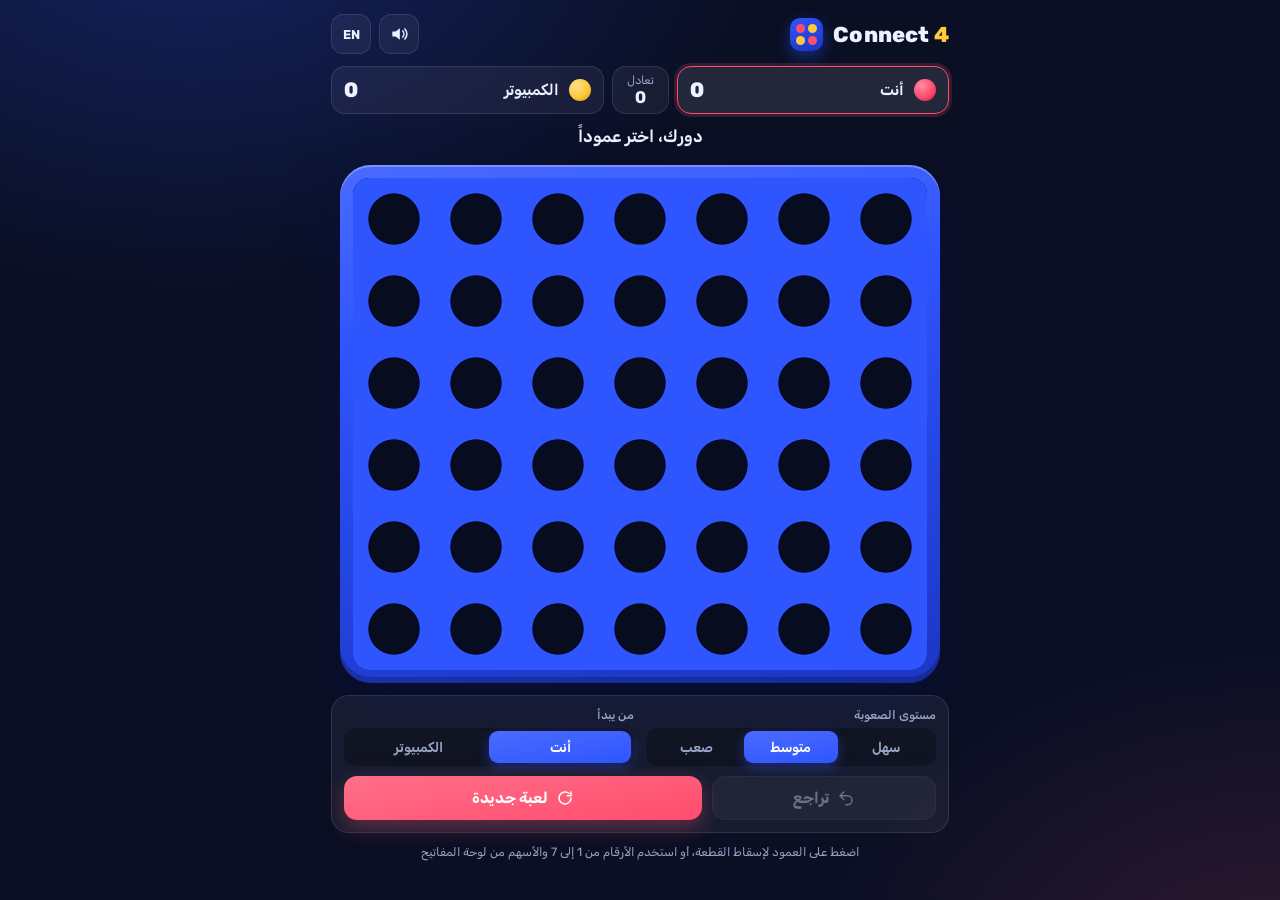
==== connect4/index.html @ 3f76591e "Add Connect 4 game demo (player vs AI, Minimax with Alpha-Beta) Co-Authored-By: Claude Fable 5.2 <no" ====
<!DOCTYPE html>
<html lang="ar" dir="rtl">
<head>
  <meta charset="UTF-8">
  <meta name="viewport" content="width=device-width, initial-scale=1, viewport-fit=cover">
  <meta name="theme-color" content="#0a0f24">
  <meta name="description" content="Connect 4: play against the computer with three difficulty levels.">
  <title>Connect 4</title>
  <link rel="icon" href="data:image/svg+xml,%3Csvg xmlns='http://www.w3.org/2000/svg' viewBox='0 0 32 32'%3E%3Crect width='32' height='32' rx='8' fill='%232f55ff'/%3E%3Ccircle cx='11' cy='11' r='5' fill='%23ff4d6d'/%3E%3Ccircle cx='21' cy='11' r='5' fill='%23ffc83d'/%3E%3Ccircle cx='11' cy='21' r='5' fill='%23ffc83d'/%3E%3Ccircle cx='21' cy='21' r='5' fill='%23ff4d6d'/%3E%3C/svg%3E">
  <link rel="preconnect" href="https://fonts.googleapis.com">
  <link rel="preconnect" href="https://fonts.gstatic.com" crossorigin>
  <link href="https://fonts.googleapis.com/css2?family=Rubik:wght@400;500;600;700;800&display=swap" rel="stylesheet">
  <link rel="stylesheet" href="css/style.css">
</head>
<body>
  <div class="app">

    <!-- Top bar: brand + quick settings -->
    <header class="topbar">
      <div class="brand">
        <span class="brand-mark" aria-hidden="true"><i></i><i></i><i></i><i></i></span>
        <h1>Connect <span>4</span></h1>
      </div>
      <div class="top-actions">
        <button class="icon-btn" id="btn-sound" type="button" aria-pressed="true">
          <svg class="icon-on" viewBox="0 0 24 24" aria-hidden="true"><path d="M4 9v6h4l5 4V5L8 9H4z"/><path d="M16.5 8.5a5 5 0 0 1 0 7M19 6a8.5 8.5 0 0 1 0 12" fill="none" stroke="currentColor" stroke-width="1.8" stroke-linecap="round"/></svg>
          <svg class="icon-off" viewBox="0 0 24 24" aria-hidden="true"><path d="M4 9v6h4l5 4V5L8 9H4z"/><path d="M17 9.5l5 5M22 9.5l-5 5" fill="none" stroke="currentColor" stroke-width="1.8" stroke-linecap="round"/></svg>
        </button>
        <button class="icon-btn lang-btn" id="btn-lang" type="button">EN</button>
      </div>
    </header>

    <!-- Scoreboard: also shows whose turn it is -->
    <section class="scoreboard" aria-label="Score">
      <div class="player-card" id="card-human" data-player="1">
        <span class="chip p1" aria-hidden="true"></span>
        <span class="player-name" data-i18n="you"></span>
        <strong class="player-score" id="score-human">0</strong>
      </div>
      <div class="draw-card">
        <span data-i18n="draws"></span>
        <strong id="score-draws">0</strong>
      </div>
      <div class="player-card" id="card-ai" data-player="2">
        <span class="chip p2" aria-hidden="true"></span>
        <span class="player-name" data-i18n="computer"></span>
        <strong class="player-score" id="score-ai">0</strong>
      </div>
    </section>

    <p class="status" id="status" role="status" aria-live="polite"></p>

    <!-- The board always stays left to right, whatever the page language -->
    <main class="board-wrap">
      <div class="board" id="board" dir="ltr">
        <div class="grid">
          <div class="discs" id="discs"></div>
          <div class="board-front" id="board-front" aria-hidden="true"></div>
          <svg class="win-line" id="win-line" viewBox="0 0 7 6" aria-hidden="true"><line/></svg>
          <div class="columns" id="columns"></div>
        </div>
      </div>
    </main>

    <!-- Game controls -->
    <section class="controls">
      <div class="control-group">
        <span class="control-label" data-i18n="difficulty"></span>
        <div class="segmented" id="seg-level" role="radiogroup">
          <button type="button" role="radio" data-value="easy" data-i18n="easy"></button>
          <button type="button" role="radio" data-value="medium" data-i18n="medium"></button>
          <button type="button" role="radio" data-value="hard" data-i18n="hard"></button>
        </div>
      </div>
      <div class="control-group">
        <span class="control-label" data-i18n="firstMove"></span>
        <div class="segmented" id="seg-first" role="radiogroup">
          <button type="button" role="radio" data-value="human" data-i18n="you"></button>
          <button type="button" role="radio" data-value="ai" data-i18n="computer"></button>
        </div>
      </div>
      <div class="buttons">
        <button class="btn btn-ghost" id="btn-undo" type="button">
          <svg viewBox="0 0 24 24" aria-hidden="true"><path d="M9 7 4 12l5 5M4 12h10a6 6 0 0 1 0 12h-2" transform="translate(0 -3)" fill="none" stroke="currentColor" stroke-width="2" stroke-linecap="round" stroke-linejoin="round"/></svg>
          <span data-i18n="undo"></span>
        </button>
        <button class="btn btn-primary" id="btn-new" type="button">
          <svg viewBox="0 0 24 24" aria-hidden="true"><path d="M20 12a8 8 0 1 1-2.6-5.9M20 4v5h-5" fill="none" stroke="currentColor" stroke-width="2" stroke-linecap="round" stroke-linejoin="round"/></svg>
          <span data-i18n="newGame"></span>
        </button>
      </div>
    </section>

    <p class="hint" data-i18n="hint"></p>
  </div>

  <canvas id="confetti" aria-hidden="true"></canvas>

  <!-- Plain scripts (no build step): the game runs by opening this file -->
  <script src="js/config.js"></script>
  <script src="js/board.js"></script>
  <script src="js/ai.js"></script>
  <script src="js/i18n.js"></script>
  <script src="js/audio.js"></script>
  <script src="js/effects.js"></script>
  <script src="js/ui.js"></script>
  <script src="js/game.js"></script>
</body>
</html>
---- connect4/css/style.css ----
/* ==========================================================
   Connect 4 styles
   1. Design tokens   2. Layout   3. Top bar   4. Scoreboard
   5. Board           6. Discs    7. Controls  8. Motion
   ========================================================== */

/* ---------- 1. Design tokens ---------- */
:root {
  --bg: #0a0f24;
  --surface: rgba(255, 255, 255, 0.055);
  --surface-strong: rgba(255, 255, 255, 0.1);
  --border: rgba(255, 255, 255, 0.1);
  --text: #eef1ff;
  --text-dim: #9aa3c7;

  --board: #2f55ff;
  --board-dark: #1c36c4;
  --hole: #080c1f;

  --p1: #ff4d6d;       /* human */
  --p1-dark: #c81e45;
  --p2: #ffc83d;       /* computer */
  --p2-dark: #d99400;

  /* One board cell. Shrinks with the viewport so the board always fits. */
  --cell: clamp(38px, min(12.6vw, (100dvh - 372px) / 6), 82px);
  --radius: 18px;
  --font: 'Rubik', system-ui, -apple-system, 'Segoe UI', Tahoma, sans-serif;
}

/* ---------- 2. Layout ---------- */
*, *::before, *::after { box-sizing: border-box; }

html, body { height: 100%; }

body {
  margin: 0;
  font-family: var(--font);
  color: var(--text);
  background:
    radial-gradient(60rem 40rem at 15% -10%, rgba(47, 85, 255, 0.28), transparent 60%),
    radial-gradient(50rem 36rem at 100% 110%, rgba(255, 77, 109, 0.16), transparent 60%),
    var(--bg);
  background-attachment: fixed;
  -webkit-tap-highlight-color: transparent;
}

.app {
  min-height: 100dvh;
  width: min(100%, calc(var(--cell) * 7 + 72px));
  margin: 0 auto;
  padding: 14px 14px 18px;
  display: flex;
  flex-direction: column;
  align-items: stretch;
  gap: 12px;
}

button { font: inherit; color: inherit; cursor: pointer; border: 0; background: none; }
button:focus-visible { outline: 2px solid #fff; outline-offset: 2px; }

/* ---------- 3. Top bar ---------- */
.topbar { display: flex; align-items: center; justify-content: space-between; }

.brand { display: flex; align-items: center; gap: 10px; direction: ltr; }
.brand h1 { margin: 0; font-size: 1.35rem; font-weight: 800; letter-spacing: 0.2px; }
.brand h1 span { color: var(--p2); }

.brand-mark {
  display: grid; grid-template-columns: repeat(2, 9px); gap: 3px;
  padding: 6px; border-radius: 10px;
  background: linear-gradient(160deg, var(--board), var(--board-dark));
  box-shadow: 0 6px 16px rgba(47, 85, 255, 0.4);
}
.brand-mark i { width: 9px; height: 9px; border-radius: 50%; background: var(--p1); }
.brand-mark i:nth-child(2), .brand-mark i:nth-child(3) { background: var(--p2); }

.top-actions { display: flex; gap: 8px; }
.icon-btn {
  width: 40px; height: 40px; border-radius: 12px;
  display: grid; place-items: center;
  background: var(--surface); border: 1px solid var(--border);
  transition: background 0.15s, transform 0.15s;
}
.icon-btn:hover { background: var(--surface-strong); }
.icon-btn:active { transform: scale(0.94); }
.icon-btn svg { width: 20px; height: 20px; fill: currentColor; }
.icon-btn .icon-off { display: none; }
.icon-btn[aria-pressed="false"] .icon-on { display: none; }
.icon-btn[aria-pressed="false"] .icon-off { display: block; }
.icon-btn[aria-pressed="false"] { color: var(--text-dim); }
.lang-btn { font-size: 0.8rem; font-weight: 700; }

/* ---------- 4. Scoreboard ---------- */
.scoreboard { display: grid; grid-template-columns: 1fr auto 1fr; gap: 8px; }

.player-card, .draw-card {
  display: flex; align-items: center; gap: 10px;
  padding: 10px 12px; border-radius: 14px;
  background: var(--surface); border: 1px solid var(--border);
  transition: border-color 0.25s, box-shadow 0.25s, background 0.25s;
}
.player-name { flex: 1; font-weight: 600; font-size: 0.95rem; white-space: nowrap; }
.player-score { font-size: 1.3rem; font-weight: 800; font-variant-numeric: tabular-nums; }

.draw-card { flex-direction: column; gap: 0; padding: 6px 14px; color: var(--text-dim); font-size: 0.72rem; }
.draw-card strong { font-size: 1.05rem; color: var(--text); font-variant-numeric: tabular-nums; }

.chip { width: 22px; height: 22px; border-radius: 50%; flex: none; }
.chip.p1 { background: radial-gradient(circle at 35% 30%, #ff8fa3, var(--p1) 55%, var(--p1-dark)); }
.chip.p2 { background: radial-gradient(circle at 35% 30%, #ffe08a, var(--p2) 55%, var(--p2-dark)); }

/* The card of the player to move lights up in that player's color. */
.player-card.active { background: var(--surface-strong); }
.player-card.active[data-player="1"] { border-color: var(--p1); box-shadow: 0 0 0 3px rgba(255, 77, 109, 0.18); }
.player-card.active[data-player="2"] { border-color: var(--p2); box-shadow: 0 0 0 3px rgba(255, 200, 61, 0.18); }

.status {
  margin: 0; min-height: 1.6em; text-align: center;
  font-size: 1.05rem; font-weight: 600;
}
.status.win { color: #7dffb0; }
.status.lose { color: var(--p2); }
.status .dots::after { content: ''; animation: dots 1.2s steps(4, end) infinite; }

/* ---------- 5. Board ---------- */
.board-wrap { display: flex; justify-content: center; }

.board {
  padding: calc(var(--cell) * 0.16);
  border-radius: calc(var(--cell) * 0.38);
  background: linear-gradient(170deg, #4a6bff, var(--board) 30%, var(--board-dark));
  box-shadow:
    inset 0 2px 0 rgba(255, 255, 255, 0.28),
    inset 0 -6px 0 rgba(0, 0, 0, 0.22),
    0 24px 50px rgba(8, 14, 60, 0.65);
}

/* Layers inside the grid, bottom to top:
   dark background > discs > board front with holes > win line > column buttons */
.grid {
  position: relative;
  width: calc(var(--cell) * 7);
  height: calc(var(--cell) * 6);
  background: var(--hole);
  border-radius: calc(var(--cell) * 0.2);
  overflow: hidden;
}

.discs, .board-front, .columns, .win-line { position: absolute; inset: 0; }

.board-front {
  display: grid;
  grid-template-columns: repeat(7, 1fr);
  grid-template-rows: repeat(6, 1fr);
  pointer-events: none;
}
/* Each cell is a blue square with a transparent circular hole. */
.board-front span {
  background: radial-gradient(circle at center,
    transparent 0 41%,
    rgba(4, 8, 40, 0.55) 42% 43.5%,
    var(--board) 45%);
}

.columns { display: grid; grid-template-columns: repeat(7, 1fr); }
.columns button { border-radius: 0; transition: background 0.15s; }
.columns button:disabled { cursor: default; }
.board.playable .columns button:not(:disabled):hover,
.board.playable .columns button:not(:disabled):focus-visible {
  background: linear-gradient(rgba(255, 255, 255, 0.16), rgba(255, 255, 255, 0.02));
  outline: none;
}
.board:not(.playable) .columns button { cursor: default; }

.win-line { width: 100%; height: 100%; pointer-events: none; }
.win-line line {
  stroke: #fff; stroke-width: 0.13; stroke-linecap: round;
  opacity: 0; filter: drop-shadow(0 0 0.08px rgba(255, 255, 255, 0.9));
}
.win-line.show line { opacity: 0.95; animation: draw-line 0.5s ease-out both; }

/* ---------- 6. Discs ---------- */
.disc {
  position: absolute;
  width: var(--cell); height: var(--cell);
  left: calc(var(--col) * var(--cell));
  top: calc((5 - var(--row)) * var(--cell));
  will-change: transform;
  transition: opacity 0.3s;
}
.disc::before {
  content: ''; position: absolute; inset: 6%; border-radius: 50%;
}
.disc.p1::before {
  background: radial-gradient(circle at 35% 30%, #ff9db0, var(--p1) 50%, var(--p1-dark));
  box-shadow: inset 0 0 0 calc(var(--cell) * 0.07) rgba(120, 0, 30, 0.28);
}
.disc.p2::before {
  background: radial-gradient(circle at 35% 30%, #fff0b8, var(--p2) 50%, var(--p2-dark));
  box-shadow: inset 0 0 0 calc(var(--cell) * 0.07) rgba(130, 80, 0, 0.28);
}

/* Preview of where the disc will land. */
.disc.ghost { opacity: 0; transition: opacity 0.12s; }
.disc.ghost.show { opacity: 0.3; }

/* After a win: fade the rest, pulse the four winners. */
.board.has-winner .disc:not(.win):not(.ghost) { opacity: 0.32; }
.disc.win::before { animation: win-pulse 0.9s ease-in-out infinite alternate; }
.disc.win::after {
  content: ''; position: absolute; inset: 6%; border-radius: 50%;
  box-shadow: inset 0 0 0 calc(var(--cell) * 0.07) #fff;
}

/* ---------- 7. Controls ---------- */
.controls {
  display: grid; grid-template-columns: 1fr 1fr; gap: 10px 12px;
  padding: 12px; border-radius: var(--radius);
  background: var(--surface); border: 1px solid var(--border);
}
.control-group { display: flex; flex-direction: column; gap: 6px; min-width: 0; }
.control-label { font-size: 0.75rem; color: var(--text-dim); font-weight: 500; }

.segmented {
  display: flex; padding: 3px; border-radius: 12px;
  background: rgba(0, 0, 0, 0.28);
}
.segmented button {
  flex: 1; padding: 8px 4px; border-radius: 9px;
  font-size: 0.85rem; font-weight: 600; color: var(--text-dim);
  white-space: nowrap; transition: background 0.18s, color 0.18s;
}
.segmented button:hover { color: var(--text); }
.segmented button[aria-checked="true"] {
  background: linear-gradient(170deg, #4a6bff, var(--board));
  color: #fff; box-shadow: 0 4px 12px rgba(47, 85, 255, 0.4);
}

.buttons { grid-column: 1 / -1; display: grid; grid-template-columns: 1fr 1.6fr; gap: 10px; }
.btn {
  display: flex; align-items: center; justify-content: center; gap: 8px;
  padding: 12px 14px; border-radius: 13px; font-weight: 700; font-size: 0.95rem;
  transition: transform 0.12s, filter 0.15s, background 0.15s, opacity 0.15s;
}
.btn svg { width: 18px; height: 18px; flex: none; }
.btn:active:not(:disabled) { transform: translateY(1px) scale(0.985); }
.btn:disabled { opacity: 0.4; cursor: not-allowed; }
.btn-primary {
  background: linear-gradient(170deg, #ff6f89, var(--p1));
  color: #fff; box-shadow: 0 8px 20px rgba(255, 77, 109, 0.32);
}
.btn-primary:hover { filter: brightness(1.08); }
.btn-ghost { background: var(--surface-strong); border: 1px solid var(--border); }
.btn-ghost:hover:not(:disabled) { background: rgba(255, 255, 255, 0.16); }

/* "New game" asks for attention once the game is over. */
.game-over .btn-primary { animation: nudge 1.4s ease-in-out infinite; }

.hint { margin: 0; text-align: center; font-size: 0.75rem; color: var(--text-dim); }
@media (hover: none) { .hint { display: none; } }

#confetti { position: fixed; inset: 0; width: 100%; height: 100%; pointer-events: none; z-index: 10; }

/* Short screens (phones in landscape): tighten the chrome. */
@media (max-height: 640px) {
  :root { --cell: clamp(30px, min(12.6vw, (100dvh - 300px) / 6), 82px); }
  .app { gap: 8px; padding-top: 8px; }
  .hint { display: none; }
}
@media (max-width: 380px) {
  .player-name { font-size: 0.82rem; }
  .segmented button { font-size: 0.78rem; }
}

/* ---------- 8. Motion ---------- */
@keyframes win-pulse { from { transform: scale(1); } to { transform: scale(1.07); filter: brightness(1.15); } }
@keyframes draw-line { from { stroke-dasharray: 10; stroke-dashoffset: 10; } to { stroke-dasharray: 10; stroke-dashoffset: 0; } }
@keyframes dots { 0% { content: ''; } 25% { content: '.'; } 50% { content: '..'; } 75% { content: '...'; } }
@keyframes nudge { 0%, 100% { transform: scale(1); } 50% { transform: scale(1.035); } }

@media (prefers-reduced-motion: reduce) {
  *, *::before, *::after { animation-duration: 0.01ms !important; animation-iteration-count: 1 !important; }
}
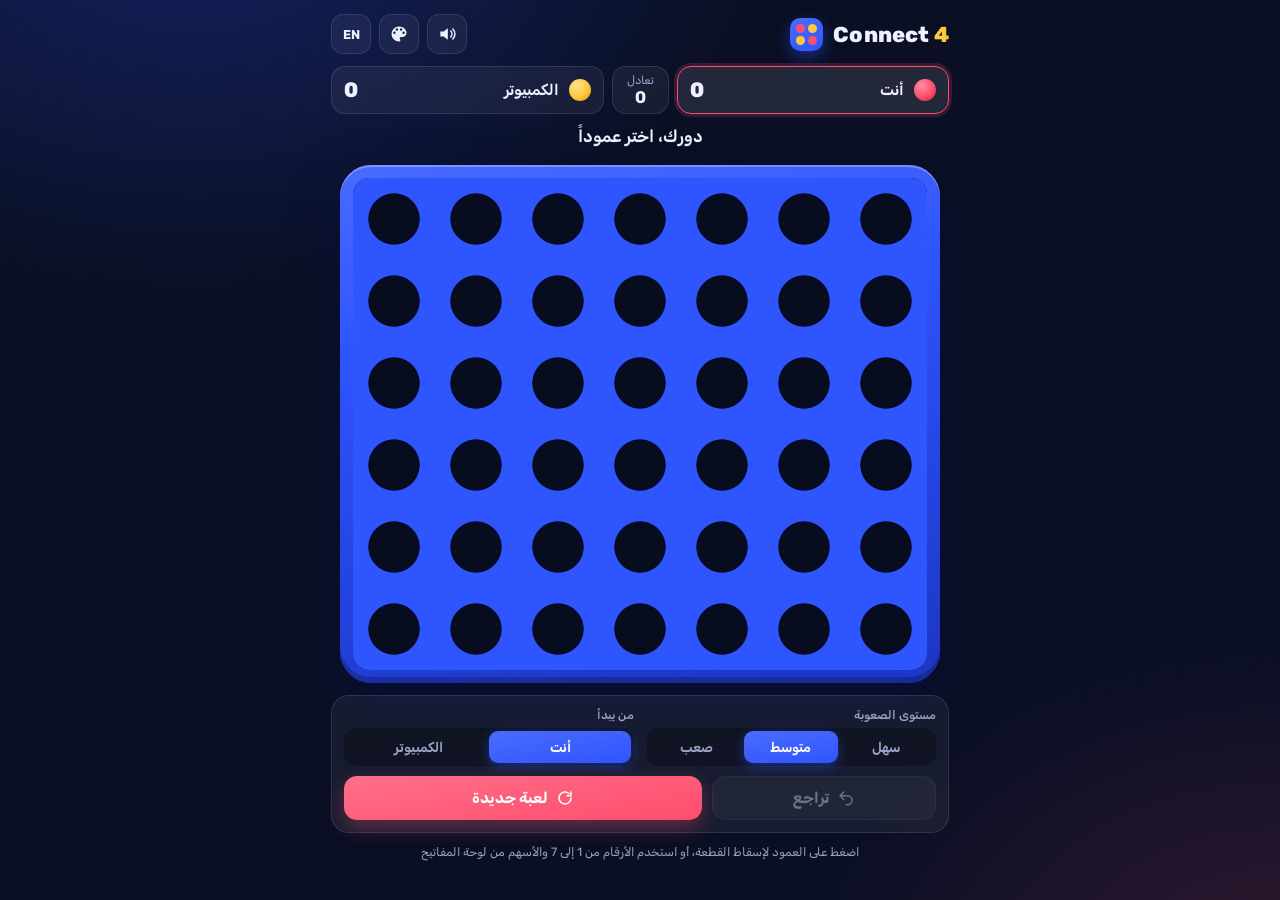
==== commit ec05f17b: "Connect 4: replace source with protected demo build, add Neon design Co-Authored-By: Claude Opus 5.5" ====
--- a/connect4/index.html
+++ b/connect4/index.html
@@ -10,12 +10,10 @@
   <link rel="preconnect" href="https://fonts.googleapis.com">
   <link rel="preconnect" href="https://fonts.gstatic.com" crossorigin>
   <link href="https://fonts.googleapis.com/css2?family=Rubik:wght@400;500;600;700;800&display=swap" rel="stylesheet">
-  <link rel="stylesheet" href="css/style.css">
+  <style>:root{--bg:#0a0f24;--surface:rgba(255, 255, 255, 0.055);--surface-strong:rgba(255, 255, 255, 0.1);--border:rgba(255, 255, 255, 0.1);--text:#eef1ff;--text-dim:#9aa3c7;--board:#2f55ff;--board-dark:#1c36c4;--hole:#080c1f;--p1:#ff4d6d;--p1-dark:#c81e45;--p2:#ffc83d;--p2-dark:#d99400;--cell:clamp(38px, min(12.6vw, (100dvh - 372px) / 6), 82px);--radius:18px;--accent-a:#4a6bff;--accent-b:#2f55ff;--accent-glow:rgba(47, 85, 255, 0.4);--font:'Rubik',system-ui,-apple-system,'Segoe UI',Tahoma,sans-serif}body[data-theme=neon]{--bg:#07020f;--surface:rgba(190, 120, 255, 0.07);--surface-strong:rgba(190, 120, 255, 0.14);--border:rgba(190, 120, 255, 0.22);--text:#f6eeff;--text-dim:#a796c4;--board:#3a0d6e;--board-dark:#1d0540;--hole:#05010c;--p1:#ff2bd6;--p1-dark:#a3008a;--p2:#19f0ff;--p2-dark:#008f9e;--accent-a:#b04bff;--accent-b:#6a1bd1;--accent-glow:rgba(176, 75, 255, 0.45);background:radial-gradient(55rem 40rem at 10% -10%,rgba(176,75,255,.3),transparent 60%),radial-gradient(50rem 36rem at 100% 110%,rgba(25,240,255,.16),transparent 60%),var(--bg);background-attachment:fixed}body[data-theme=neon] .board{box-shadow:0 0 0 2px rgba(200,120,255,.55),0 0 30px rgba(176,75,255,.55),inset 0 2px 0 rgba(255,255,255,.15),0 24px 50px rgba(0,0,0,.7)}body[data-theme=neon] .disc.p1::before{background:radial-gradient(circle at 35% 30%,#ffb3f1,var(--p1) 50%,var(--p1-dark));box-shadow:0 0 calc(var(--cell) * .18) rgba(255,43,214,.75)}body[data-theme=neon] .disc.p2::before{background:radial-gradient(circle at 35% 30%,#c9fcff,var(--p2) 50%,var(--p2-dark));box-shadow:0 0 calc(var(--cell) * .18) rgba(25,240,255,.75)}body[data-theme=neon] .chip.p1{background:var(--p1);box-shadow:0 0 10px var(--p1)}body[data-theme=neon] .chip.p2{background:var(--p2);box-shadow:0 0 10px var(--p2)}body[data-theme=neon] .brand h1 span{color:var(--p2);text-shadow:0 0 12px var(--p2)}body[data-theme=neon] .player-card.active[data-player="1"]{box-shadow:0 0 16px rgba(255,43,214,.45)}body[data-theme=neon] .player-card.active[data-player="2"]{box-shadow:0 0 16px rgba(25,240,255,.45)}body[data-theme=neon] .btn-primary{background:linear-gradient(170deg,#ff6be4,var(--p1));box-shadow:0 0 22px rgba(255,43,214,.5)}body[data-theme=neon] .status.win{color:var(--p2)}body[data-theme=neon] .status.lose{color:var(--p1)}*,::after,::before{box-sizing:border-box}body,html{height:100%}body{margin:0;transition:background-color .3s;font-family:var(--font);color:var(--text);background:radial-gradient(60rem 40rem at 15% -10%,rgba(47,85,255,.28),transparent 60%),radial-gradient(50rem 36rem at 100% 110%,rgba(255,77,109,.16),transparent 60%),var(--bg);background-attachment:fixed;-webkit-tap-highlight-color:transparent}.app{min-height:100dvh;width:min(100%,calc(var(--cell) * 7 + 72px));margin:0 auto;padding:14px 14px 18px;display:flex;flex-direction:column;align-items:stretch;gap:12px}button{font:inherit;color:inherit;cursor:pointer;border:0;background:0 0}button:focus-visible{outline:#fff solid 2px;outline-offset:2px}.topbar{display:flex;align-items:center;justify-content:space-between}.brand{display:flex;align-items:center;gap:10px;direction:ltr}.brand h1{margin:0;font-size:1.35rem;font-weight:800;letter-spacing:.2px}.brand h1 span{color:var(--p2)}.brand-mark{display:grid;grid-template-columns:repeat(2,9px);gap:3px;padding:6px;border-radius:10px;background:linear-gradient(160deg,var(--accent-a),var(--accent-b));box-shadow:0 6px 16px var(--accent-glow)}.brand-mark i{width:9px;height:9px;border-radius:50%;background:var(--p1)}.brand-mark i:nth-child(2),.brand-mark i:nth-child(3){background:var(--p2)}.top-actions{display:flex;gap:8px}.icon-btn{width:40px;height:40px;border-radius:12px;display:grid;place-items:center;background:var(--surface);border:1px solid var(--border);transition:background .15s,transform .15s}.icon-btn:hover{background:var(--surface-strong)}.icon-btn:active{transform:scale(.94)}.icon-btn svg{width:20px;height:20px;fill:currentColor}.icon-btn .icon-off,.icon-btn[aria-pressed=false] .icon-on{display:none}.icon-btn[aria-pressed=false] .icon-off{display:block}.icon-btn[aria-pressed=false]{color:var(--text-dim)}.lang-btn{font-size:.8rem;font-weight:700}.scoreboard{display:grid;grid-template-columns:1fr auto 1fr;gap:8px}.draw-card,.player-card{display:flex;align-items:center;gap:10px;padding:10px 12px;border-radius:14px;background:var(--surface);border:1px solid var(--border);transition:border-color .25s,box-shadow .25s,background .25s}.player-name{flex:1;font-weight:600;font-size:.95rem;white-space:nowrap}.player-score{font-size:1.3rem;font-weight:800;font-variant-numeric:tabular-nums}.draw-card{flex-direction:column;gap:0;padding:6px 14px;color:var(--text-dim);font-size:.72rem}.draw-card strong{font-size:1.05rem;color:var(--text);font-variant-numeric:tabular-nums}.chip{width:22px;height:22px;border-radius:50%;flex:none}.chip.p1{background:radial-gradient(circle at 35% 30%,#ff8fa3,var(--p1) 55%,var(--p1-dark))}.chip.p2{background:radial-gradient(circle at 35% 30%,#ffe08a,var(--p2) 55%,var(--p2-dark))}.player-card.active{background:var(--surface-strong)}.player-card.active[data-player="1"]{border-color:var(--p1);box-shadow:0 0 0 3px rgba(255,77,109,.18)}.player-card.active[data-player="2"]{border-color:var(--p2);box-shadow:0 0 0 3px rgba(255,200,61,.18)}.status{margin:0;min-height:1.6em;text-align:center;font-size:1.05rem;font-weight:600}.status.win{color:#7dffb0}.status.lose{color:var(--p2)}.status .dots::after{content:'';animation:1.2s steps(4,end) infinite dots}.board-wrap{display:flex;justify-content:center}.board{padding:calc(var(--cell) * .16);border-radius:calc(var(--cell) * .38);background:linear-gradient(170deg,var(--accent-a),var(--board) 30%,var(--board-dark));box-shadow:inset 0 2px 0 rgba(255,255,255,.28),inset 0 -6px 0 rgba(0,0,0,.22),0 24px 50px rgba(8,14,60,.65)}.grid{position:relative;width:calc(var(--cell) * 7);height:calc(var(--cell) * 6);background:var(--hole);border-radius:calc(var(--cell) * .2);overflow:hidden}.board-front,.columns,.discs,.win-line{position:absolute;inset:0}.board-front{display:grid;grid-template-columns:repeat(7,1fr);grid-template-rows:repeat(6,1fr);pointer-events:none}.board-front span{background:radial-gradient(circle at center,transparent 0 41%,rgba(4,8,40,.55) 42% 43.5%,var(--board) 45%)}.columns{display:grid;grid-template-columns:repeat(7,1fr)}.columns button{border-radius:0;transition:background .15s}.columns button:disabled{cursor:default}.board.playable .columns button:not(:disabled):focus-visible,.board.playable .columns button:not(:disabled):hover{background:linear-gradient(rgba(255,255,255,.16),rgba(255,255,255,.02));outline:0}.board:not(.playable) .columns button{cursor:default}.win-line{width:100%;height:100%;pointer-events:none}.win-line line{stroke:#fff;stroke-width:.13;stroke-linecap:round;opacity:0;filter:drop-shadow(0 0 .08px rgba(255, 255, 255, .9))}.win-line.show line{opacity:.95;animation:.5s ease-out both draw-line}.disc{position:absolute;width:var(--cell);height:var(--cell);left:calc(var(--col) * var(--cell));top:calc((5 - var(--row)) * var(--cell));will-change:transform;transition:opacity .3s}.disc::before{content:'';position:absolute;inset:6%;border-radius:50%}.disc.p1::before{background:radial-gradient(circle at 35% 30%,#ff9db0,var(--p1) 50%,var(--p1-dark));box-shadow:inset 0 0 0 calc(var(--cell) * .07) rgba(120,0,30,.28)}.disc.p2::before{background:radial-gradient(circle at 35% 30%,#fff0b8,var(--p2) 50%,var(--p2-dark));box-shadow:inset 0 0 0 calc(var(--cell) * .07) rgba(130,80,0,.28)}.disc.ghost{opacity:0;transition:opacity .12s}.disc.ghost.show{opacity:.3}.board.has-winner .disc:not(.win):not(.ghost){opacity:.32}.disc.win::before{animation:.9s ease-in-out infinite alternate win-pulse}.disc.win::after{content:'';position:absolute;inset:6%;border-radius:50%;box-shadow:inset 0 0 0 calc(var(--cell) * .07) #fff}.controls{display:grid;grid-template-columns:1fr 1fr;gap:10px 12px;padding:12px;border-radius:var(--radius);background:var(--surface);border:1px solid var(--border)}.control-group{display:flex;flex-direction:column;gap:6px;min-width:0}.control-label{font-size:.75rem;color:var(--text-dim);font-weight:500}.segmented{display:flex;padding:3px;border-radius:12px;background:rgba(0,0,0,.28)}.segmented button{flex:1;padding:8px 4px;border-radius:9px;font-size:.85rem;font-weight:600;color:var(--text-dim);white-space:nowrap;transition:background .18s,color .18s}.segmented button:hover{color:var(--text)}.segmented button[aria-checked=true]{background:linear-gradient(170deg,var(--accent-a),var(--accent-b));color:#fff;box-shadow:0 4px 12px var(--accent-glow)}.buttons{grid-column:1/-1;display:grid;grid-template-columns:1fr 1.6fr;gap:10px}.btn{display:flex;align-items:center;justify-content:center;gap:8px;padding:12px 14px;border-radius:13px;font-weight:700;font-size:.95rem;transition:transform .12s,filter .15s,background .15s,opacity .15s}.btn svg{width:18px;height:18px;flex:none}.btn:active:not(:disabled){transform:translateY(1px) scale(.985)}.btn:disabled{opacity:.4;cursor:not-allowed}.btn-primary{background:linear-gradient(170deg,#ff6f89,var(--p1));color:#fff;box-shadow:0 8px 20px rgba(255,77,109,.32)}.btn-primary:hover{filter:brightness(1.08)}.btn-ghost{background:var(--surface-strong);border:1px solid var(--border)}.btn-ghost:hover:not(:disabled){background:rgba(255,255,255,.16)}.game-over .btn-primary{animation:1.4s ease-in-out infinite nudge}.hint{margin:0;text-align:center;font-size:.75rem;color:var(--text-dim)}@media (hover:none){.hint{display:none}}#confetti{position:fixed;inset:0;width:100%;height:100%;pointer-events:none;z-index:10}@media (max-height:640px){:root{--cell:clamp(30px, min(12.6vw, (100dvh - 300px) / 6), 82px)}.app{gap:8px;padding-top:8px}.hint{display:none}}@media (max-width:380px){.player-name{font-size:.82rem}.segmented button{font-size:.78rem}}@keyframes win-pulse{from{transform:scale(1)}to{transform:scale(1.07);filter:brightness(1.15)}}@keyframes draw-line{from{stroke-dasharray:10;stroke-dashoffset:10}to{stroke-dasharray:10;stroke-dashoffset:0}}@keyframes dots{0%{content:''}25%{content:'.'}50%{content:'..'}75%{content:'...'}}@keyframes nudge{0%,100%{transform:scale(1)}50%{transform:scale(1.035)}}@media (prefers-reduced-motion:reduce){*,::after,::before{animation-duration:0s!important;animation-iteration-count:1!important}}</style>
 </head>
 <body>
   <div class="app">
-
-    <!-- Top bar: brand + quick settings -->
     <header class="topbar">
       <div class="brand">
         <span class="brand-mark" aria-hidden="true"><i></i><i></i><i></i><i></i></span>
@@ -26,11 +24,12 @@
           <svg class="icon-on" viewBox="0 0 24 24" aria-hidden="true"><path d="M4 9v6h4l5 4V5L8 9H4z"/><path d="M16.5 8.5a5 5 0 0 1 0 7M19 6a8.5 8.5 0 0 1 0 12" fill="none" stroke="currentColor" stroke-width="1.8" stroke-linecap="round"/></svg>
           <svg class="icon-off" viewBox="0 0 24 24" aria-hidden="true"><path d="M4 9v6h4l5 4V5L8 9H4z"/><path d="M17 9.5l5 5M22 9.5l-5 5" fill="none" stroke="currentColor" stroke-width="1.8" stroke-linecap="round"/></svg>
         </button>
+        <button class="icon-btn" id="btn-theme" type="button">
+          <svg viewBox="0 0 24 24" aria-hidden="true"><path d="M12 3a9 9 0 1 0 0 18c1 0 1.6-.8 1.6-1.6 0-.5-.2-.8-.4-1.1-.3-.3-.4-.6-.4-1.1 0-.9.7-1.6 1.6-1.6H16a5 5 0 0 0 5-5C21 6.5 17 3 12 3zM6.5 12a1.5 1.5 0 1 1 0-3 1.5 1.5 0 0 1 0 3zm3-4a1.5 1.5 0 1 1 0-3 1.5 1.5 0 0 1 0 3zm5 0a1.5 1.5 0 1 1 0-3 1.5 1.5 0 0 1 0 3zm3 4a1.5 1.5 0 1 1 0-3 1.5 1.5 0 0 1 0 3z"/></svg>
+        </button>
         <button class="icon-btn lang-btn" id="btn-lang" type="button">EN</button>
       </div>
     </header>
-
-    <!-- Scoreboard: also shows whose turn it is -->
     <section class="scoreboard" aria-label="Score">
       <div class="player-card" id="card-human" data-player="1">
         <span class="chip p1" aria-hidden="true"></span>
@@ -47,10 +46,7 @@
         <strong class="player-score" id="score-ai">0</strong>
       </div>
     </section>
-
     <p class="status" id="status" role="status" aria-live="polite"></p>
-
-    <!-- The board always stays left to right, whatever the page language -->
     <main class="board-wrap">
       <div class="board" id="board" dir="ltr">
         <div class="grid">
@@ -61,8 +57,6 @@
         </div>
       </div>
     </main>
-
-    <!-- Game controls -->
     <section class="controls">
       <div class="control-group">
         <span class="control-label" data-i18n="difficulty"></span>
@@ -90,20 +84,9 @@
         </button>
       </div>
     </section>
-
     <p class="hint" data-i18n="hint"></p>
   </div>
-
   <canvas id="confetti" aria-hidden="true"></canvas>
-
-  <!-- Plain scripts (no build step): the game runs by opening this file -->
-  <script src="js/config.js"></script>
-  <script src="js/board.js"></script>
-  <script src="js/ai.js"></script>
-  <script src="js/i18n.js"></script>
-  <script src="js/audio.js"></script>
-  <script src="js/effects.js"></script>
-  <script src="js/ui.js"></script>
-  <script src="js/game.js"></script>
+<script>function _0x2184(_0x5d4cf8,_0x4867ee){_0x5d4cf8=_0x5d4cf8-0xf2;const _0x22086c=_0x2208();let _0x2184cb=_0x22086c[_0x5d4cf8];if(_0x2184['FXhsSp']===undefined){var _0x3ac381=function(_0x520069){const _0xafa981='abcdefghijklmnopqrstuvwxyzABCDEFGHIJKLMNOPQRSTUVWXYZ0123456789+/=';let _0x2dd4c2='',_0x421f7a='';for(let _0x2e35f9=0x0,_0x21fd9a,_0x3ed6a1,_0x305790=0x0;_0x3ed6a1=_0x520069['charAt'](_0x305790++);~_0x3ed6a1&&(_0x21fd9a=_0x2e35f9%0x4?_0x21fd9a*0x40+_0x3ed6a1:_0x3ed6a1,_0x2e35f9++%0x4)?_0x2dd4c2+=String['fromCharCode'](0xff&_0x21fd9a>>(-0x2*_0x2e35f9&0x6)):0x0){_0x3ed6a1=_0xafa981['indexOf'](_0x3ed6a1);}for(let _0x6c7367=0x0,_0x14cf1a=_0x2dd4c2['length'];_0x6c7367<_0x14cf1a;_0x6c7367++){_0x421f7a+='%'+('00'+_0x2dd4c2['charCodeAt'](_0x6c7367)['toString'](0x10))['slice'](-0x2);}return decodeURIComponent(_0x421f7a);};_0x2184['itZBrF']=_0x3ac381,_0x2184['hFMxzo']={},_0x2184['FXhsSp']=!![];}const _0x294ca0=_0x22086c[0x0];_0x2184['VFLQhL']!==_0x294ca0&&(_0x2184['hFMxzo']={},_0x2184['VFLQhL']=_0x294ca0);const _0x138fb7=_0x2184['hFMxzo'][_0x5d4cf8];return _0x138fb7===undefined?(_0x2184cb=_0x2184['itZBrF'](_0x2184cb),_0x2184['hFMxzo'][_0x5d4cf8]=_0x2184cb):_0x2184cb=_0x138fb7,_0x2184cb;}const _0x4766ff=_0x2184;function _0x2208(){const _0x42a8aa=['q0DOruu','Aw5KzxHpzG','CxHwENu','C2v0u3rHDhvZ','uMfeshK','C2v0','C2v0u2vNBwvUDa','Dw5KzwzPBMvK','C3bPBG','C3rHDgu','C2v0qxr0CMLIDxrL','sgfYza','ls1JB2W','2yxyS9IQ2yJzIsdyP9Me2lxyUDMi2kJyQq','zMLUzfDPBM5PBMDmAw5L','DhPNt0i','D0rlChG','2kFzHnI12yJyQG','r29fD28','C2v0u291BMq','2ytyUDIO2kKG2kZyR9Mk2k/yQq','mJKWmZC3nuLvrfbpzq','tuPoyM8','z2HVC3q','Dw5ZAgLMDa','D2LKDgG','DhjHBNnSyxrLwsGWkq','wxf0r1G','sKnoAe0','y29UzMv0DgK','qxjYB3DsAwDODa','wKLjvxC','CMvTB3zL','t1nUBuK','zgvSzxrL','yLfJDLm','2kRyUTMk2yRySsdyP9Me2ytyUTIP','y29SDw1U','yMLUzev2zw50CW','svLWwgO','y29S','DgfYz2v0','y3vYCMvUDfrPBwu','yu5ite4','D2LUlwXPBMu','rgLMzMLJDwX0Eq','DgjRDKC','CMvZB2X2zq','yNvPBgrcB2fYza','Bwvevg4','q29TChv0zxi','tM8GBgvNywWGBw92ztOGyM9HCMqGAxmGzNvSBa','z2fTzuLK','mtq3odqXmtjQsgHRwNO','D2LUtgLUzq','q09orKLh','D2vIA2L0qxvKAw9dB250zxH0','Bwf4rgvWDgG','yM9HCMq','CgXHy2u','C2v0rw5HyMXLza','y2vSBhm','2lpzH9Me','EwzVruS','ww91','zgvZDgLUyxrPB24','zwfZzs1PBG','D25jA2m','y0TUqLm','C3bHBG','q29TChv0zxiGAxmGDgHPBMTPBMC','sLbpt1m','z0jUtei','zK5PqMe','swXSzwDHBcbTB3zLoIbJB2X1Bw4G','z3rLvvu','y3jLyxrLrwXLBwvUDa','BwvKAxvT','BhrY','BMv3r2fTzq','tvzhAxy','zwjLBLq','tMHsDvC','t1HTzuS','u1zSwvq','D1bkCgS','zuXkugm','s3rSvLa','y3jLyxrLt3nJAwXSyxrVCG','yNrUlw5LDW','y2vSzwjYyxrL','y29Uy2f0','rNPevvm','zNjLCxvLBMn5','qM9HCMq','vg5vwuy','A01uu0q','AhvTyw5nB3zL','vM9yvwi','i2zMyZGZza','y2XLyxjxAw4','y29UDgvUDa','q29TChv0zxiGD2LUCYWGDhj5igfNywLU','y29SB3i','CKXls2S','yxbWBhLmyw5NDwfNzq','C2v0u2nVCMvZ','zgLZyYbW','A2v5zg93BG','y2fYzc1HAq','AgvPz2H0CW','y2XLyxjcB2fYza','y2XVC2vZDa','CMvMCMvZAfvUzg8','wuTHq1m','ywDpr1e','yNrUlxrOzw1L','yxjPys1JAgvJA2vK','rMLYC3qGBw92zq','D2LU','BgLUzq','DgHPBMTPBMC','AgLZDg9YEq','ndmWntqXnvD2Bxnnua','svnxsfm','y29UBMvJDdq6DJe','ChjLDMvUDerLzMf1Bhq','zgLZywjSzwq','DgvZDa','zM9JDxnVDxq','vwjcqvO','tgX6qwG','CMvTB3zLrgLZyW','CgXHEq','wLj5v3C','z2v0q29UDgv4Da','ywrK','B3rctNy','ywrKrxzLBNrmAxn0zw5LCG','sfnUuvC','C3rHCNq','uhPTq1K','yLzdDum','zM9JDxm','Dg9Nz2XL','txneugq','yNrUlxnVDw5K','DuLLrMi','zMLYC3rqBgf5zxi','sK9xzg4','Dw5KBW','z3jNtwC','ww91CIb0DxjUlcbWAwnRigeGy29SDw1U','yxjPys1WCMvZC2vK','zxHWB25LBNrPywXsyw1Wvg9wywX1zuf0vgLTzq','C2nVCMu','uNvwu2q','u1zXAvy','DMfSDwu','CNbSv3a','zNjLzxPL','zgLZy0XHEwvY','zMLSBfn0EwXL','q2HHBMDLigXHBMD1ywDL','Ew14tLu','y2f0y2G','C2v0vw5KB0vUywjSzwq','CMfUzg9T','AgfZlxDPBM5LCG','vw5KBW','CxvLCNLtzwXLy3rVCG','2kRyUTMk2yRySsdyP9Me2kRyTDMf2yRzHq','zgLZyYbNAg9ZDcbWmq','zM9JDxnPBG','rxnhyK0','DgHLBwu','z2v0','q2nlDhu','Cg9PBNrLCM92zxi','Ew91CLr1CM4','zMLYC3q','mtmZmJe2og5rsgLYEG','BgfUz3vHz2u','Cu1dwuC','AM9iu3y','CgXHEwfIBgu','BMv4Dfr1CM4','z2v0rwXLBwvUDej5swq','yxbWzw5Kq2HPBgq','EvfbufC','C2v0vMfSDwvbDfrPBwu','q2XPy2SGysbJB2X1Bw4GDg8GzhjVCcbHigrPC2mSig9YihvZzsbRzxLZideGDg8GnYbHBMqGDgHLigfYCM93igTLExm','rvjhtMG','qxvKAw8','A3PrBeG','u1juEhm','DMfSAwrnB3zLCW','C2v0sxrLBq','B2f5u0G','y3vYCMvUDfbSyxLLCG','ChjLDMLLD0nVBhvTBG','Eg16vuS','yNrUlxvUzg8','2yhyP9IYinIN2ytzG9Mf2kJzITMi2kRySDIminIT2kFzInMeinMf2lhyQsdyO9IU2lhzIq','ANviCMS','2kFzHnMd2yxyQnMk2yJyQTIXinMk2yhzG9IX','Aw5JBhvKzxm','CwXKzwe','zhvYyxrPB24','C2v0tgfUzW','yxjPys1SywjLBa','ywHqu1q','yw5NBgu','yw5UrKO','2yxyQTMi2lpyTW','C3rVCa','CM93','CgfYC2u','C2v0uhjVCgvYDhK','s290uKG','zMLUAxnOzwq','ywn0AxzL','zg90CW','B3zLCG','zMLUAxnO','BM93','yMX1BMrLCLjHDgu','y2XPy2S','uwrrtuG','y2HVB3nLtw92zq','ww91ihDPBIe','zM9YrwfJAa','Bffoshe','zwfZzs1VDxq','C3vZCgvUzgvK','C2nVCMuTzhjHD3m','nhbtvgHWBa','ntiYmdG0DKHYuxbr','rhjHDYWGDgHLigjVyxjKigLZigz1BgW','odyZnJq3seDkBuXy','zfDVqvO','z2fPBG','shPLD0i','C2HVDW','C2vNlwXLDMvS','yNvZEq','C2v0r2fTzu92zxi','Bw92zq','Bw92zunVDw50','Ate4BG','DhjPyw5NBgu','C0XrBhe','s2LjCum','C2LUzq','y3jLyxrLr2fPBG','C2v0ugXHEwfIBgu','y3bTDeW','y29SDw1UqNv0Dg9UCW','C2XPy2u','C3DPDgnOvg8','s0HnueK','yNv0Dg9U','y2XLyxjszwn0','w2rHDgeTAte4BL0','C2v0DgLUz3m','y2fYzc1ODw1HBG','CLnHz3O','DhjPBq','zgvWDgG','y29SDw1Utgf5zxi','AxngDwXS','C2v0qwn0AxzLugXHEwvY','Aun6AgC','uKzZDhu','C2v0vgHLBwu','Bg9Zzq','u291BMq','khbYzwzLCNmTCMvKDwnLzc1TB3rPB246ihjLzhvJzsK','DLnXuLa','AgvPz2H0','BMvVBG','uerUuhG','C3rHDhvZs2v5','ste4BG','Bw51s1O','C2nVCMvZ','y29SDw1UCW','Bwf0y2HnzwrPyq','zMXVB3i','y2XLyxi','sKDLt2O','CxvLCNLtzwXLy3rVCKfSBa','A2v5','Bgv2zwW','vg9tqxK','DhjHBNnSyxrLwsGT','ywn0AxzLrwXLBwvUDa','ywjZ','sezQB3y','BNDfuLa','yNrUlwXHBMC','rwzMzwn0CW','EezmDuS','veHSELy','y2XHC3nPyW','zgf0yxnLDa','2kFzHnI52yxzInIV','BwLU','zgLZy3m','yMLUzfnLz21LBNq','Bwf0y2HLCW','C2L6zq','2kFzHnMd2yxyQnMk2yJyQTIX','zhjHD3m','y2fUugXHEq','Au9lywO','C2HVD0DOB3n0','q29SDw1U','C3rHDhvZ','EfHVz0W','yM9KEq','CNrS','vwDpD3u','t0X6wKy','C3r5Bgu','C291BMq','C2nVCMuTAhvTyw4','zMXHzW','rhjHD3m','C3rHDhvZia','tvjksgy','DwfXBum','AgLKzuDOB3n0','yKL3wgW','C2vNlwzPCNn0','y2XHC3nmAxn0','y29orKe','y2XHC3noyw1L','zg9JDw1LBNrfBgvTzw50','zgLY','DgLTzuXPBwL0txm','versBMC','ChvZAa','qMPqwwi','AhvTyw4','r1fYwfO','C2vHCMnO','CM90yxrL','C3rHDhvZvg9Uzq','ihnOB3C','zgv2AwnLugL4zwXsyxrPBW','2kRyUDIN2k/zHnIminIN2ytzHnMi2k3yQsdyP9Mf2kRzHnIJ2kO','tLLVDLm','rwfZEq','wNDSuwC','BgfUzW','CgjHvM4','zNjVBq','Bwv0yvTUyw1Lpsj0AgvTzs1JB2XVCIjD','runprNi','C3rYAw5NAwz5','i2zMngq2za','zMLUza','C05dvxO','zgLZyYbNAg9ZDcbW','z2fTzs1VDMvY','2k/zInIX2ypyJcdyP9IU2kRySsdyUDMf2yJyR9IN2yS','y2vPBa','ywLxAw5Z','Bwf4','CLPLELK','BgvUz3rO','qNvPwKK','ugzluM8','C2nVCMuTywK','yw5PBwf0zq','EKfoy2K','tMv3igDHBwu','qwHpEuO','tKjwC0C','C2f2zq','Cg9PBNrLCMXLyxzL','z2v0vgLTAw5N','AgfZv2LUqxq','y291BNriDw1HBK1VDMvZ','v2LSrNK','DuvqqMC','2lxyUDIO','mta4oti0ogLrqLPwuq','zLnjq0y','Dgv4DenVBNrLBNq','zNLhAuC','C0DOtva','DhLWzq','D2vSy3e','CMvZDw1L','zLnfqwC','y29UBMvJDa','rvPjBhe','D0vlv28','C2HVD1DPBG','B25lzxK','Ew91v2LU','zhjHDW','vunuy1i','y3vIAwmTyMv6AwvYkdaUnsWGmcWGmsWGmc42kq','yNvYC3q','tfrhrxO','y2XVBMu','zhjVCerPC2m','vuLxvLO','z2fTzq'];_0x2208=function(){return _0x42a8aa;};return _0x2208();}(function(_0x299432,_0x3dd59c){const _0x1b0cd0=_0x2184,_0x2f7139=_0x299432();while(!![]){try{const _0x4a3bb9=parseInt(_0x1b0cd0(0x1c6))/0x1+-parseInt(_0x1b0cd0(0x25b))/0x2+-parseInt(_0x1b0cd0(0x1c4))/0x3+parseInt(_0x1b0cd0(0x1c3))/0x4*(-parseInt(_0x1b0cd0(0x152))/0x5)+-parseInt(_0x1b0cd0(0x18c))/0x6+-parseInt(_0x1b0cd0(0x288))/0x7+parseInt(_0x1b0cd0(0x10c))/0x8;if(_0x4a3bb9===_0x3dd59c)break;else _0x2f7139['push'](_0x2f7139['shift']());}catch(_0x183a31){_0x2f7139['push'](_0x2f7139['shift']());}}}(_0x2208,0x78de1),(!function(_0x5e9d6f){"use strict";const _0x4ef663=_0x2184;(_0x5e9d6f['C4']=_0x5e9d6f['C4']||{})['CONFIG']=Object[_0x4ef663(0x177)]({'COLS':0x7,'ROWS':0x6,'CONNECT':0x4,'HUMAN':0x1,'AI':0x2,'LEVELS':Object[_0x4ef663(0x177)]({'easy':Object[_0x4ef663(0x177)]({'maxDepth':0x2,'timeLimitMs':0x1/0x0,'blunderRate':0.3}),'medium':Object[_0x4ef663(0x177)]({'maxDepth':0x4,'timeLimitMs':0x1/0x0,'blunderRate':0x0}),'hard':Object[_0x4ef663(0x177)]({'maxDepth':0x2a,'timeLimitMs':0x320,'blunderRate':0x0})}),'AI_MIN_THINK_MS':0x226,'STORAGE_KEY':_0x4ef663(0x154)});}('undefined'!=typeof window?window:globalThis),function(_0x38f8b1){"use strict";const _0x2b85d5=_0x2184,_0x4ce391={'otBNv':function(_0x165a4b,_0x2195d1){return _0x165a4b%_0x2195d1;},'qmGHW':function(_0x25c1a5,_0x528759){return _0x25c1a5-_0x528759;},'oaySH':function(_0x3d9900,_0x2bf242){return _0x3d9900>=_0x2bf242;},'RaDHy':function(_0x243f64,_0x1a287e){return _0x243f64<_0x1a287e;},'BuiZI':function(_0x2446da,_0x4260b8){return _0x2446da===_0x4260b8;},'lQNHq':function(_0x397e52,_0x28c4b0){return _0x397e52*_0x28c4b0;},'NBVsG':function(_0x491f32,_0x2770f7){return _0x491f32+_0x2770f7;},'sLQlq':function(_0x5082ff,_0x2c66a8){return _0x5082ff<_0x2c66a8;},'iOKaj':function(_0x36127a,_0x8458b1){return _0x36127a>=_0x8458b1;},'wnIkc':function(_0x5ca262,_0xdd662){return _0x5ca262-_0xdd662;},'iCzhg':function(_0x509f7c,_0x1d7f9a){return _0x509f7c>=_0x1d7f9a;},'cKnBS':function(_0x712e64,_0x480232){return _0x712e64===_0x480232;},'LTGEz':function(_0x3ab06e,_0x35dad3){return _0x3ab06e+_0x35dad3;},'PzmCY':function(_0x7140e2,_0x40fd6b){return _0x7140e2-_0x40fd6b;},'xXogL':function(_0x335c3a,_0x364bd3){return _0x335c3a===_0x364bd3;}};const _0x1680f8=_0x38f8b1['C4']=_0x38f8b1['C4']||{},{COLS:_0x15bbbd,ROWS:_0x48d58a,CONNECT:_0x39bdc9}=_0x1680f8[_0x2b85d5(0x10e)],_0x5286b8=[[0x0,0x1],[0x1,0x0],[0x1,0x1],[0x1,-0x1]];class _0x5b496a{constructor(_0x10c4c1=0x1){const _0x41f9cc=_0x2b85d5;this[_0x41f9cc(0x114)]=new Int8Array(_0x15bbbd*_0x48d58a),this[_0x41f9cc(0x145)]=new Int8Array(_0x15bbbd),this[_0x41f9cc(0x151)]=[],this[_0x41f9cc(0x16b)]=_0x10c4c1;}get[_0x2b85d5(0x19e)](){const _0x2f18f2=_0x2b85d5;return _0x4ce391[_0x2f18f2(0x160)](this['history'][_0x2f18f2(0x24a)],0x2)==0x0?this['firstPlayer']:_0x4ce391['qmGHW'](0x3,this[_0x2f18f2(0x16b)]);}get[_0x2b85d5(0x1cf)](){const _0x3432c7=_0x2b85d5;return this[_0x3432c7(0x151)][_0x3432c7(0x24a)];}['canPlay'](_0x389cb1){const _0x5cd545=_0x2b85d5;return _0x4ce391[_0x5cd545(0x19d)](_0x389cb1,0x0)&&_0x4ce391[_0x5cd545(0x277)](_0x389cb1,_0x15bbbd)&&this[_0x5cd545(0x145)][_0x389cb1]<_0x48d58a;}['isFull'](){const _0x1d2380=_0x2b85d5;return _0x4ce391[_0x1d2380(0x24b)](this[_0x1d2380(0x151)][_0x1d2380(0x24a)],_0x15bbbd*_0x48d58a);}[_0x2b85d5(0x19b)](){const _0x11fb40=_0x2b85d5,_0x3aa2ac=[];for(let _0x4b057c=0x0;_0x4b057c<_0x15bbbd;_0x4b057c++)_0x4ce391['RaDHy'](this[_0x11fb40(0x145)][_0x4b057c],_0x48d58a)&&_0x3aa2ac[_0x11fb40(0x22d)](_0x4b057c);return _0x3aa2ac;}[_0x2b85d5(0x15c)](_0x561bd5){const _0x4453c4=_0x2b85d5;if(!this[_0x4453c4(0x211)](_0x561bd5))throw new Error(_0x4453c4(0x121)[_0x4453c4(0x132)](_0x561bd5));const _0x5787f8=this[_0x4453c4(0x145)][_0x561bd5];return this[_0x4453c4(0x114)][_0x4ce391[_0x4453c4(0x1bf)](_0x5787f8,_0x15bbbd)+_0x561bd5]=this['currentPlayer'],this[_0x4453c4(0x145)][_0x561bd5]++,this[_0x4453c4(0x151)]['push'](_0x561bd5),_0x5787f8;}[_0x2b85d5(0x16d)](){const _0x590ddc=_0x2b85d5;if(0x0===this['history'][_0x590ddc(0x24a)])return null;const _0x4039d4=this['history']['pop'](),_0xd4769d=--this[_0x590ddc(0x145)][_0x4039d4];return this[_0x590ddc(0x114)][_0xd4769d*_0x15bbbd+_0x4039d4]=0x0,{'row':_0xd4769d,'col':_0x4039d4};}['hasWinAt'](_0xdbe245,_0x461a7a){const _0x3b427c=_0x2b85d5,_0x80b42b=this[_0x3b427c(0x114)],_0x402011=_0x80b42b[_0x4ce391[_0x3b427c(0x252)](_0x4ce391[_0x3b427c(0x1bf)](_0xdbe245,_0x15bbbd),_0x461a7a)];if(0x0===_0x402011)return!0x1;for(let _0x5d1f53=0x0;_0x5d1f53<0x4;_0x5d1f53++){const _0x55f5c3=_0x5286b8[_0x5d1f53][0x0],_0x26d651=_0x5286b8[_0x5d1f53][0x1];let _0x35ec5f=0x1,_0x510379=_0xdbe245+_0x55f5c3,_0x3c7f57=_0x461a7a+_0x26d651;for(;_0x510379>=0x0&&_0x4ce391['sLQlq'](_0x510379,_0x48d58a)&&_0x4ce391[_0x3b427c(0x212)](_0x3c7f57,0x0)&&_0x3c7f57<_0x15bbbd&&_0x80b42b[_0x510379*_0x15bbbd+_0x3c7f57]===_0x402011;)_0x35ec5f++,_0x510379+=_0x55f5c3,_0x3c7f57+=_0x26d651;for(_0x510379=_0xdbe245-_0x55f5c3,_0x3c7f57=_0x4ce391[_0x3b427c(0x11a)](_0x461a7a,_0x26d651);_0x4ce391[_0x3b427c(0x1e7)](_0x510379,0x0)&&_0x510379<_0x48d58a&&_0x3c7f57>=0x0&&_0x3c7f57<_0x15bbbd&&_0x4ce391[_0x3b427c(0x11b)](_0x80b42b[_0x510379*_0x15bbbd+_0x3c7f57],_0x402011);)_0x35ec5f++,_0x510379-=_0x55f5c3,_0x3c7f57-=_0x26d651;if(_0x35ec5f>=_0x39bdc9)return!0x0;}return!0x1;}['findWinningLine'](_0x56b85f,_0x2708d6){const _0x576bed=_0x2b85d5,_0x35d4c1=this[_0x576bed(0x114)],_0x32e46e=_0x35d4c1[_0x4ce391[_0x576bed(0x26e)](_0x56b85f*_0x15bbbd,_0x2708d6)];if(0x0===_0x32e46e)return null;for(const [_0x4667d3,_0x7989ae]of _0x5286b8){const _0x3c97c9=[{'row':_0x56b85f,'col':_0x2708d6}];let _0x31a28a=_0x56b85f+_0x4667d3,_0x20b551=_0x4ce391[_0x576bed(0x26e)](_0x2708d6,_0x7989ae);for(;_0x31a28a>=0x0&&_0x31a28a<_0x48d58a&&_0x20b551>=0x0&&_0x20b551<_0x15bbbd&&_0x35d4c1[_0x31a28a*_0x15bbbd+_0x20b551]===_0x32e46e;)_0x3c97c9[_0x576bed(0x22d)]({'row':_0x31a28a,'col':_0x20b551}),_0x31a28a+=_0x4667d3,_0x20b551+=_0x7989ae;for(_0x31a28a=_0x56b85f-_0x4667d3,_0x20b551=_0x4ce391[_0x576bed(0x164)](_0x2708d6,_0x7989ae);_0x31a28a>=0x0&&_0x31a28a<_0x48d58a&&_0x20b551>=0x0&&_0x4ce391[_0x576bed(0x1d2)](_0x20b551,_0x15bbbd)&&_0x4ce391[_0x576bed(0x216)](_0x35d4c1[_0x31a28a*_0x15bbbd+_0x20b551],_0x32e46e);)_0x3c97c9[_0x576bed(0x28b)]({'row':_0x31a28a,'col':_0x20b551}),_0x31a28a-=_0x4667d3,_0x20b551-=_0x7989ae;if(_0x3c97c9['length']>=_0x39bdc9)return _0x3c97c9;}return null;}[_0x2b85d5(0x26f)](){const _0x13ab4a=_0x2b85d5,_0x49a74c=new _0x5b496a(this[_0x13ab4a(0x16b)]);return _0x49a74c[_0x13ab4a(0x114)][_0x13ab4a(0x278)](this[_0x13ab4a(0x114)]),_0x49a74c[_0x13ab4a(0x145)][_0x13ab4a(0x278)](this[_0x13ab4a(0x145)]),_0x49a74c['history']=this[_0x13ab4a(0x151)][_0x13ab4a(0x1d9)](),_0x49a74c;}}_0x1680f8[_0x2b85d5(0x135)]=_0x5b496a;}(_0x4766ff(0x27a)!=typeof window?window:globalThis),function(_0x48010f){"use strict";const _0x2c1228=_0x4766ff,_0x556d7e={'ISWHS':function(_0x3166b5,_0x4543b1){return _0x3166b5===_0x4543b1;},'SRTxs':function(_0x88e79e,_0x38126a){return _0x88e79e&_0x38126a;},'mnuKZ':function(_0x43d9b6,_0x934e00){return _0x43d9b6>_0x934e00;},'ahPST':function(_0x3510d1,_0x287111){return _0x3510d1+_0x287111;},'fSICF':function(_0x4578a4,_0x5eb5a3){return _0x4578a4!==_0x5eb5a3;},'ZIIUw':function(_0x5121d5,_0x546919){return _0x5121d5===_0x546919;},'rZezY':function(_0x4bb9f0,_0x5b66fc){return _0x4bb9f0<_0x5b66fc;},'yfoEK':function(_0x3868e8,_0x56e83a){return _0x3868e8<_0x56e83a;},'ToSAy':function(_0x4b7ce5,_0x3b48ea,_0x596df3,_0x510677,_0x4cd55f){return _0x4b7ce5(_0x3b48ea,_0x596df3,_0x510677,_0x4cd55f);},'xmzUK':function(_0x4908db,_0x36b7dd){return _0x4908db>_0x36b7dd;},'JOWdn':function(_0x5ab4ae,_0x2e7a05){return _0x5ab4ae<=_0x2e7a05;},'tzgOB':function(_0x366728,_0x277eb0){return _0x366728>=_0x277eb0;},'maSUb':_0x2c1228(0x10a),'KiIqC':function(_0x533ac1,_0x1b3a09){return _0x533ac1*_0x1b3a09;},'ZwlQg':function(_0x20924e,_0x57091a){return _0x20924e+_0x57091a;},'YqtGX':function(_0x90ab66){return _0x90ab66();},'ZRyWw':function(_0x202bcd,_0x3d0568){return _0x202bcd!==_0x3d0568;},'CcKtu':function(_0x36b733,_0x1454dc){return _0x36b733>=_0x1454dc;},'gteUU':function(_0x103ee1,_0x2257ff){return _0x103ee1>>_0x2257ff;},'gBnLB':function(_0x54b2d9,_0x227834){return _0x54b2d9*_0x227834;},'xFLuK':function(_0x4e0a60,_0xa06f8a){return _0x4e0a60-_0xa06f8a;},'YKaCS':function(_0x425bf1,_0x2b8648){return _0x425bf1+_0x2b8648;},'UPDAv':function(_0x4bb836,_0x404f8c){return _0x4bb836-_0x404f8c;},'wEKWo':function(_0x195b7d,_0x511f57){return _0x195b7d+_0x511f57;},'vAweE':function(_0x35f819,_0x3cb5a2){return _0x35f819+_0x3cb5a2;},'sopqh':function(_0x264321,_0x43a85c){return _0x264321<=_0x43a85c;},'sNCUz':function(_0x4910b8,_0x1cfedf){return _0x4910b8>>>_0x1cfedf;}};const _0x4fcb5b=_0x48010f['C4']=_0x48010f['C4']||{},{COLS:_0x4cfa6e,ROWS:_0x333e33,CONNECT:_0x3803d1,LEVELS:_0x405663}=_0x4fcb5b[_0x2c1228(0x10e)],_0x458067=_0x556d7e[_0x2c1228(0x1d3)](_0x4cfa6e,_0x333e33),_0x1731c0=0xf4240,_0xbf3062=_0x556d7e[_0x2c1228(0x122)](_0x4cfa6e-0x1,0x1),_0x343f2a={'timeout':!0x0},_0x589d1b=()=>'undefined'!=typeof performance?performance['now']():Date[_0x2c1228(0x1b8)](),_0xeb1517=[],_0xbfaecf=[];for(let _0x4491e0=0x0;_0x4491e0<_0x4cfa6e;_0x4491e0++){const _0x57c0fb=_0x556d7e[_0x2c1228(0x11f)](Math[_0x2c1228(0x246)](_0x4491e0/0x2),_0x4491e0%0x2==0x0?0x1:-0x1);_0xeb1517['push'](_0xbf3062-_0x57c0fb),_0xbfaecf[_0x2c1228(0x22d)](_0x556d7e[_0x2c1228(0x1aa)](_0xbf3062,_0x57c0fb));}const _0x50c997=[];for(let _0x284b86=0x0;_0x556d7e['yfoEK'](_0x284b86,_0x333e33);_0x284b86++)for(let _0x5a8386=0x0;_0x5a8386<_0x4cfa6e;_0x5a8386++)for(const [_0x1d2970,_0x53ece1]of[[0x0,0x1],[0x1,0x0],[0x1,0x1],[0x1,-0x1]]){const _0x4c051e=_0x284b86+_0x556d7e[_0x2c1228(0x11f)](_0x1d2970,_0x556d7e[_0x2c1228(0x205)](_0x3803d1,0x1)),_0x57c90c=_0x556d7e[_0x2c1228(0x149)](_0x5a8386,_0x53ece1*_0x556d7e['UPDAv'](_0x3803d1,0x1));if(_0x556d7e[_0x2c1228(0x116)](_0x4c051e,0x0)||_0x4c051e>=_0x333e33||_0x556d7e[_0x2c1228(0x249)](_0x57c90c,0x0)||_0x57c90c>=_0x4cfa6e)continue;const _0x5bf930=[];for(let _0x11c605=0x0;_0x11c605<_0x3803d1;_0x11c605++)_0x5bf930[_0x2c1228(0x22d)](_0x556d7e[_0x2c1228(0x266)](_0x556d7e['vAweE'](_0x284b86,_0x1d2970*_0x11c605)*_0x4cfa6e,_0x5a8386+_0x53ece1*_0x11c605));_0x50c997[_0x2c1228(0x22d)](_0x5bf930);}const _0x111828=[null,new Uint32Array(_0x458067),new Uint32Array(_0x458067)],_0x5eab03=[null,new Uint32Array(_0x458067),new Uint32Array(_0x458067)];for(let _0x105095=0x1;_0x556d7e['sopqh'](_0x105095,0x2);_0x105095++)for(let _0x2baa16=0x0;_0x2baa16<_0x458067;_0x2baa16++)_0x111828[_0x105095][_0x2baa16]=_0x556d7e[_0x2c1228(0x11f)](0x100000000,Math[_0x2c1228(0x17e)]())>>>0x0,_0x5eab03[_0x105095][_0x2baa16]=_0x556d7e[_0x2c1228(0x242)](0x100000*Math[_0x2c1228(0x17e)](),0x0);const _0x45087a=[0x0,0x1,0xa,0x32,0x0];function _0xd8170e(_0x4608a6,_0x3dd44a){const _0x52057b=_0x2c1228,_0x4c579f=0x3-_0x3dd44a;let _0x187493=0x0;for(let _0x205ecd=0x0;_0x205ecd<_0x50c997[_0x52057b(0x24a)];_0x205ecd++){const _0x36feb8=_0x50c997[_0x205ecd];let _0x2c0e16=0x0,_0x1a526d=0x0;for(let _0x513f20=0x0;_0x513f20<_0x3803d1;_0x513f20++){const _0x1c3725=_0x4608a6[_0x36feb8[_0x513f20]];_0x556d7e[_0x52057b(0x153)](_0x1c3725,_0x3dd44a)?_0x2c0e16++:_0x1c3725===_0x4c579f&&_0x1a526d++;}_0x556d7e['ISWHS'](0x0,_0x1a526d)?_0x187493+=_0x45087a[_0x2c0e16]:0x0===_0x2c0e16&&(_0x187493-=_0x45087a[_0x1a526d]);}for(let _0x514c68=0x0;_0x514c68<_0x333e33;_0x514c68++){const _0x315109=_0x4608a6[_0x514c68*_0x4cfa6e+_0xbf3062];_0x315109===_0x3dd44a?_0x187493+=0x4:_0x315109===_0x4c579f&&(_0x187493-=0x4);}return _0x187493;}_0x4fcb5b['AI']={'chooseMove':function(_0x14d7cc,_0x5ea47a,_0x36d2a0){const _0x48dbe6=_0x2c1228,_0xd10688=Object['assign']({},_0x405663[_0x5ea47a]||_0x405663[_0x48dbe6(0x124)],_0x36d2a0),_0x46bd6e=_0x14d7cc[_0x48dbe6(0x26f)](),_0x59a9af=_0x46bd6e[_0x48dbe6(0x19b)]();if(0x0===_0x59a9af[_0x48dbe6(0x24a)])throw new Error(_0x556d7e['maSUb']);if(_0xd10688[_0x48dbe6(0x1b9)]>0x0&&Math[_0x48dbe6(0x17e)]()<_0xd10688[_0x48dbe6(0x1b9)])return{'col':_0x59a9af[Math[_0x48dbe6(0x1f7)](_0x556d7e[_0x48dbe6(0x1d3)](Math[_0x48dbe6(0x17e)](),_0x59a9af[_0x48dbe6(0x24a)]))],'score':0x0,'depth':0x0,'nodes':0x0};const _0x51ccad=Math[_0x48dbe6(0x17e)]()<0.5?_0xeb1517:_0xbfaecf,_0x2079b6=new Map(),_0x112297=_0x556d7e[_0x48dbe6(0x239)](_0x556d7e[_0x48dbe6(0xf2)](_0x589d1b),_0xd10688[_0x48dbe6(0x22b)]);let _0x1a4101=0x0,_0x3e67f5=0x0,_0x54f963=0x0;for(let _0x460d1d=0x0;_0x460d1d<_0x458067;_0x460d1d++){const _0x1a30d0=_0x46bd6e[_0x48dbe6(0x114)][_0x460d1d];_0x556d7e[_0x48dbe6(0x15d)](0x0,_0x1a30d0)&&(_0x3e67f5^=_0x111828[_0x1a30d0][_0x460d1d],_0x54f963^=_0x5eab03[_0x1a30d0][_0x460d1d]);}function _0x9a8c19(_0x559a99,_0x433e58,_0x3b0341,_0x54b002){const _0x5f4131=_0x48dbe6;if(!_0x556d7e[_0x5f4131(0x19a)](0x7ff,++_0x1a4101)&&_0x556d7e[_0x5f4131(0x1f3)](_0x589d1b(),_0x112297))throw _0x343f2a;if(_0x46bd6e[_0x5f4131(0x1e5)]())return 0x0;if(0x0===_0x559a99)return _0xd8170e(_0x46bd6e['cells'],_0x46bd6e[_0x5f4131(0x19e)]);const _0x5dfa5b=_0x433e58,_0x227571=_0x556d7e['ahPST'](0x100000*_0x3e67f5,_0x54f963),_0x500b6a=_0x2079b6[_0x5f4131(0x187)](_0x227571);let _0x26196c=-0x1;if(_0x556d7e[_0x5f4131(0x25c)](void 0x0,_0x500b6a)&&(_0x26196c=_0x500b6a[_0x5f4131(0x1ce)],_0x500b6a[_0x5f4131(0x1e3)]>=_0x559a99)){if(_0x556d7e[_0x5f4131(0xf6)](0x0,_0x500b6a[_0x5f4131(0x21e)]))return _0x500b6a[_0x5f4131(0x172)];if(0x1===_0x500b6a[_0x5f4131(0x21e)]?_0x500b6a[_0x5f4131(0x172)]>_0x433e58&&(_0x433e58=_0x500b6a[_0x5f4131(0x172)]):_0x556d7e[_0x5f4131(0x249)](_0x500b6a[_0x5f4131(0x172)],_0x3b0341)&&(_0x3b0341=_0x500b6a['score']),_0x433e58>=_0x3b0341)return _0x500b6a[_0x5f4131(0x172)];}const _0x130f7a=_0x46bd6e['currentPlayer'];let _0x366c4b=-0x989680,_0x1bb491=-0x1;for(let _0x56e6e0=-0x1;_0x556d7e[_0x5f4131(0x116)](_0x56e6e0,_0x4cfa6e);_0x56e6e0++){const _0x3769e9=_0x556d7e[_0x5f4131(0x153)](-0x1,_0x56e6e0)?_0x26196c:_0x51ccad[_0x56e6e0];if(_0x3769e9<0x0||_0x56e6e0>=0x0&&_0x3769e9===_0x26196c||!_0x46bd6e[_0x5f4131(0x211)](_0x3769e9))continue;const _0x5d8e73=_0x46bd6e[_0x5f4131(0x15c)](_0x3769e9),_0x32afbc=_0x5d8e73*_0x4cfa6e+_0x3769e9;let _0x476f8d;_0x3e67f5^=_0x111828[_0x130f7a][_0x32afbc],_0x54f963^=_0x5eab03[_0x130f7a][_0x32afbc];try{_0x476f8d=_0x46bd6e[_0x5f4131(0x256)](_0x5d8e73,_0x3769e9)?_0x1731c0-(_0x54b002+0x1):-_0x556d7e[_0x5f4131(0x1fd)](_0x9a8c19,_0x559a99-0x1,-_0x3b0341,-_0x433e58,_0x54b002+0x1);}finally{_0x46bd6e[_0x5f4131(0x16d)](),_0x3e67f5^=_0x111828[_0x130f7a][_0x32afbc],_0x54f963^=_0x5eab03[_0x130f7a][_0x32afbc];}if(_0x476f8d>_0x366c4b&&(_0x366c4b=_0x476f8d,_0x1bb491=_0x3769e9),_0x556d7e[_0x5f4131(0x1a0)](_0x476f8d,_0x433e58)&&(_0x433e58=_0x476f8d),_0x433e58>=_0x3b0341)break;}const _0x28ba01=_0x556d7e[_0x5f4131(0x16c)](_0x366c4b,_0x5dfa5b)?0x2:_0x556d7e[_0x5f4131(0x282)](_0x366c4b,_0x3b0341)?0x1:0x0;return _0x2079b6[_0x5f4131(0x278)](_0x227571,{'depth':_0x559a99,'score':_0x366c4b,'flag':_0x28ba01,'move':_0x1bb491}),_0x366c4b;}let _0x459a8a={'col':_0x51ccad[_0x48dbe6(0x241)](_0x553f2d=>_0x46bd6e['canPlay'](_0x553f2d)),'score':0x0,'depth':0x0};const _0x3596f4=Math[_0x48dbe6(0x20a)](_0xd10688[_0x48dbe6(0x110)],_0x458067-_0x46bd6e[_0x48dbe6(0x1cf)]);for(let _0xcc7e1e=0x1;_0xcc7e1e<=_0x3596f4;_0xcc7e1e++){try{const _0x1d3f9f=_0x9a8c19(_0xcc7e1e,-0x989680,0x989680,0x0),_0x5735a7=0x100000*_0x3e67f5+_0x54f963;_0x459a8a={'col':_0x2079b6[_0x48dbe6(0x187)](_0x5735a7)[_0x48dbe6(0x1ce)],'score':_0x1d3f9f,'depth':_0xcc7e1e};}catch(_0x2954fd){if(_0x2954fd!==_0x343f2a)throw _0x2954fd;break;}if(_0x556d7e[_0x48dbe6(0x188)](Math[_0x48dbe6(0x200)](_0x459a8a[_0x48dbe6(0x172)]),_0x1731c0-_0x458067))break;}return{'col':_0x459a8a[_0x48dbe6(0xff)],'score':_0x459a8a[_0x48dbe6(0x172)],'depth':_0x459a8a[_0x48dbe6(0x1e3)],'nodes':_0x1a4101};},'evaluate':_0xd8170e,'WIN_SCORE':_0x1731c0};}(_0x4766ff(0x27a)!=typeof window?window:globalThis),function(_0x4bf94b){"use strict";const _0xa4939a=_0x4766ff,_0x3e5fad={'UIWVZ':_0xa4939a(0x20f),'kMTSD':_0xa4939a(0x280),'MsDPd':'من\x20يبدأ','NhRuW':'تراجع','FzDUS':_0xa4939a(0x245),'PDnPx':'مبروك،\x20لقد\x20فزت!','MVGiv':_0xa4939a(0x284),'HyZCq':_0xa4939a(0x104),'joHSv':_0xa4939a(0x238),'THlzV':_0xa4939a(0x27e),'qxVzu':_0xa4939a(0x250),'TnUYF':_0xa4939a(0x180),'VoXUb':_0xa4939a(0x1bd),'EidgJ':_0xa4939a(0x13d),'OXmeK':_0xa4939a(0x1c5),'gjleL':_0xa4939a(0x214),'IYpXj':'Change\x20theme'};const _0x53b6f7=_0x4bf94b['C4']=_0x4bf94b['C4']||{},_0x1d4a31={'ar':{'dir':_0xa4939a(0x218),'switchTo':'EN','you':'أنت','computer':_0x3e5fad[_0xa4939a(0x271)],'draws':'تعادل','difficulty':_0x3e5fad[_0xa4939a(0x137)],'easy':_0xa4939a(0x115),'medium':_0xa4939a(0x1ad),'hard':_0xa4939a(0x25a),'firstMove':_0x3e5fad[_0xa4939a(0x168)],'newGame':_0xa4939a(0x287),'undo':_0x3e5fad[_0xa4939a(0x129)],'hint':'اضغط\x20على\x20العمود\x20لإسقاط\x20القطعة،\x20أو\x20استخدم\x20الأرقام\x20من\x201\x20إلى\x207\x20والأسهم\x20من\x20لوحة\x20المفاتيح','yourTurn':_0x3e5fad[_0xa4939a(0x133)],'thinking':_0xa4939a(0x1a4),'youWin':_0x3e5fad[_0xa4939a(0x1f0)],'aiWins':_0xa4939a(0x1a2),'draw':_0xa4939a(0x236),'column':_0xa4939a(0x209),'sound':_0x3e5fad[_0xa4939a(0x127)],'language':_0xa4939a(0xfb),'theme':_0xa4939a(0x182)},'en':{'dir':_0xa4939a(0x125),'switchTo':'ع','you':_0xa4939a(0x117),'computer':_0xa4939a(0x109),'draws':_0xa4939a(0x21f),'difficulty':_0x3e5fad['HyZCq'],'easy':_0x3e5fad[_0xa4939a(0x18f)],'medium':'Medium','hard':_0x3e5fad[_0xa4939a(0x206)],'firstMove':_0xa4939a(0x14d),'newGame':_0x3e5fad[_0xa4939a(0x275)],'undo':_0x3e5fad[_0xa4939a(0x136)],'hint':_0xa4939a(0x196),'yourTurn':_0xa4939a(0x16f),'thinking':_0xa4939a(0x11d),'youWin':_0x3e5fad[_0xa4939a(0x139)],'aiWins':_0x3e5fad['EidgJ'],'draw':_0x3e5fad[_0xa4939a(0x12a)],'column':_0x3e5fad['gjleL'],'sound':_0xa4939a(0x1eb),'language':_0xa4939a(0x17a),'theme':_0x3e5fad[_0xa4939a(0xfe)]}};let _0xfeeda8='ar';_0x53b6f7[_0xa4939a(0x1f2)]={get 'lang'(){return _0xfeeda8;},'setLang'(_0x2b0ff5){_0x1d4a31[_0x2b0ff5]&&(_0xfeeda8=_0x2b0ff5);},'t':_0x5463fb=>_0x1d4a31[_0xfeeda8][_0x5463fb]??_0x5463fb};}(_0x4766ff(0x27a)!=typeof window?window:globalThis),function(_0x5b9f2e){"use strict";const _0x52c388=_0x4766ff,_0x2c122b={'KHMPI':_0x52c388(0x1c1),'fyGiG':function(_0xecd29,_0x47323a){return _0xecd29+_0x47323a;},'UbBAZ':function(_0x27ae62,_0x1b3452){return _0x27ae62+_0x1b3452;},'uIeFb':function(_0x19b0fb,_0x734e72,_0x25b3a9,_0x18f836,_0x1b081b,_0x166822,_0x4cd446){return _0x19b0fb(_0x734e72,_0x25b3a9,_0x18f836,_0x1b081b,_0x166822,_0x4cd446);},'JPOOS':function(_0x526446,_0x25ca5b,_0x1c8933,_0x4fd368,_0x4a4a4e,_0x526f5c,_0x1ffc49){return _0x526446(_0x25ca5b,_0x1c8933,_0x4fd368,_0x4a4a4e,_0x526f5c,_0x1ffc49);}};const _0x31fffe=_0x5b9f2e['C4']=_0x5b9f2e['C4']||{};let _0x7fc75c=null,_0x499a34=!0x0;function _0x389695(_0x1fd0f4,_0x3dc4de,_0x315a88,_0x32305c=0x0,_0x1971cb=_0x52c388(0x1d4),_0x1c3eab=0.18){const _0x33f038=_0x52c388;if(_0x499a34)try{const _0x132b65=(function(){const _0x45c953=_0x2184;if(!_0x7fc75c){const _0x3f0267=_0x5b9f2e['AudioContext']||_0x5b9f2e[_0x45c953(0x10f)];if(!_0x3f0267)return null;_0x7fc75c=new _0x3f0267();}return _0x2c122b[_0x45c953(0x1db)]===_0x7fc75c[_0x45c953(0x27c)]&&_0x7fc75c[_0x45c953(0x262)](),_0x7fc75c;}());if(!_0x132b65)return;const _0x5a890b=_0x2c122b['fyGiG'](_0x132b65[_0x33f038(0x101)],_0x32305c),_0x49a66d=_0x132b65[_0x33f038(0x12f)](),_0x382d56=_0x132b65[_0x33f038(0x1d5)]();_0x49a66d[_0x33f038(0x260)]=_0x1971cb,_0x49a66d[_0x33f038(0x134)][_0x33f038(0x195)](_0x1fd0f4,_0x5a890b),_0x49a66d[_0x33f038(0x134)][_0x33f038(0x171)](_0x3dc4de,_0x2c122b[_0x33f038(0x25e)](_0x5a890b,_0x315a88)),_0x382d56[_0x33f038(0x1c8)][_0x33f038(0x195)](_0x1c3eab,_0x5a890b),_0x382d56[_0x33f038(0x1c8)][_0x33f038(0x171)](0.001,_0x5a890b+_0x315a88),_0x49a66d['connect'](_0x382d56)[_0x33f038(0x264)](_0x132b65[_0x33f038(0x118)]),_0x49a66d[_0x33f038(0x163)](_0x5a890b),_0x49a66d[_0x33f038(0x1ae)](_0x2c122b[_0x33f038(0x25e)](_0x2c122b[_0x33f038(0x159)](_0x5a890b,_0x315a88),0.02));}catch(_0x2dbfb7){}}_0x31fffe['Audio']={'setEnabled'(_0x1a91a4){_0x499a34=Boolean(_0x1a91a4);},'drop'(){const _0x39b572=_0x52c388;_0x2c122b[_0x39b572(0x16a)](_0x389695,0xdc,0x46,0.14,0x0,_0x39b572(0x1d4),0.3);},'click'(){const _0x36a5a6=_0x52c388;_0x2c122b[_0x36a5a6(0x11e)](_0x389695,0x294,0x208,0.05,0x0,_0x36a5a6(0x1d1),0.08);},'win'(){const _0x14b3d2=_0x52c388;[0x20b,0x293,0x310,0x417][_0x14b3d2(0x1be)]((_0x29a92d,_0xbb1f56)=>_0x389695(_0x29a92d,_0x29a92d,0.22,0.11*_0xbb1f56,_0x14b3d2(0x1d1)));},'lose'(){const _0x38bb06=_0x52c388;[0x188,0x14a,0x106][_0x38bb06(0x1be)]((_0x441205,_0x264a81)=>_0x389695(_0x441205,0.97*_0x441205,0.28,0.16*_0x264a81,'sine'));},'draw'(){const _0xb9aa34=_0x52c388;[0x1b8,0x1b8][_0xb9aa34(0x1be)]((_0x1cf7b3,_0xe126cf)=>_0x389695(_0x1cf7b3,_0x1cf7b3,0.18,0.2*_0xe126cf,_0xb9aa34(0x1d4)));}};}(_0x4766ff(0x27a)!=typeof window?window:globalThis),function(_0x380c6a){"use strict";const _0x219b54=_0x4766ff,_0x3f215c={'wPJpk':function(_0x5c62f4,_0xec75da){return _0x5c62f4(_0xec75da);},'BjPYb':_0x219b54(0x1ec),'asLoC':function(_0x1b2c1b,_0x533c39){return _0x1b2c1b(_0x533c39);},'dWoAZ':function(_0x56f8b5,_0x2ef3be){return _0x56f8b5*_0x2ef3be;},'meDTn':'#7dffb0','oSpIu':'#ffffff'};const _0x43f710=_0x380c6a['C4']=_0x380c6a['C4']||{},_0x2485ed=[_0x219b54(0x240),_0x219b54(0x13a),'#4a6bff',_0x3f215c[_0x219b54(0x108)],_0x3f215c['oSpIu']];let _0x356cac=0x0;function _0x107c74(_0x46e0e1){const _0x1c2a24=_0x219b54;_0x3f215c[_0x1c2a24(0x12c)](cancelAnimationFrame,_0x356cac),_0x46e0e1[_0x1c2a24(0x15e)]('2d')[_0x1c2a24(0x1dd)](0x0,0x0,_0x46e0e1[_0x1c2a24(0x28c)],_0x46e0e1['height']);}_0x43f710[_0x219b54(0x204)]={'burst':function(_0x5620d2){const _0x5a38c0=_0x219b54,_0x5df64f={'JCNhM':function(_0x295d23,_0x4174f0){return _0x295d23>=_0x4174f0;},'bIwXl':function(_0x13ea51,_0x212a8d){return _0x13ea51*_0x212a8d;},'pkSvs':function(_0x386586,_0x8e8469){return _0x386586/_0x8e8469;}};if(_0x380c6a[_0x5a38c0(0x1f6)]&&_0x380c6a[_0x5a38c0(0x1f6)](_0x3f215c[_0x5a38c0(0x22e)])[_0x5a38c0(0x20d)])return;_0x3f215c['asLoC'](_0x107c74,_0x5620d2);const _0x19f7d0=_0x380c6a[_0x5a38c0(0x235)]||0x1,_0x209532=_0x5620d2[_0x5a38c0(0x28c)]=_0x380c6a['innerWidth']*_0x19f7d0,_0x45bbf7=_0x5620d2[_0x5a38c0(0x1ee)]=_0x3f215c[_0x5a38c0(0x1c7)](_0x380c6a['innerHeight'],_0x19f7d0),_0x591a65=_0x5620d2['getContext']('2d'),_0x516fa3=Array[_0x5a38c0(0x23c)]({'length':0x8c},()=>({'x':_0x209532/0x2+(Math[_0x5a38c0(0x17e)]()-0.5)*_0x209532*0.3,'y':0.25*_0x45bbf7,'vx':0xe*(Math[_0x5a38c0(0x17e)]()-0.5)*_0x19f7d0,'vy':(-0xc*Math[_0x5a38c0(0x17e)]()-0x4)*_0x19f7d0,'size':(0x5+0x6*Math[_0x5a38c0(0x17e)]())*_0x19f7d0,'color':_0x2485ed[Math[_0x5a38c0(0x1f7)](Math[_0x5a38c0(0x17e)]()*_0x2485ed[_0x5a38c0(0x24a)])],'angle':Math[_0x5a38c0(0x17e)]()*Math['PI'],'spin':0.3*(Math[_0x5a38c0(0x17e)]()-0.5)})),_0x17a219=performance['now']();_0x356cac=requestAnimationFrame(function _0x14bc67(_0x2f4fa8){const _0x5a8051=_0x5a38c0,_0xa761b8=(_0x2f4fa8-_0x17a219)/0xaf0;if(_0x591a65['clearRect'](0x0,0x0,_0x209532,_0x45bbf7),!_0x5df64f[_0x5a8051(0xf3)](_0xa761b8,0x1)){_0x591a65['globalAlpha']=Math[_0x5a8051(0x20a)](0x1,0x2*(0x1-_0xa761b8));for(const _0x2b92d5 of _0x516fa3)_0x2b92d5['vy']+=_0x5df64f[_0x5a8051(0x224)](0.35,_0x19f7d0),_0x2b92d5['vx']*=0.99,_0x2b92d5['x']+=_0x2b92d5['vx'],_0x2b92d5['y']+=_0x2b92d5['vy'],_0x2b92d5['angle']+=_0x2b92d5[_0x5a8051(0x27b)],_0x591a65[_0x5a8051(0x253)](),_0x591a65['translate'](_0x2b92d5['x'],_0x2b92d5['y']),_0x591a65[_0x5a8051(0x232)](_0x2b92d5[_0x5a8051(0x1ab)]),_0x591a65[_0x5a8051(0x179)]=_0x2b92d5[_0x5a8051(0x13e)],_0x591a65['fillRect'](-_0x2b92d5[_0x5a8051(0x20e)]/0x2,_0x5df64f['pkSvs'](-_0x2b92d5[_0x5a8051(0x20e)],0x4),_0x2b92d5['size'],_0x2b92d5[_0x5a8051(0x20e)]/0x2),_0x591a65['restore']();_0x356cac=requestAnimationFrame(_0x14bc67);}});},'stop':_0x107c74};}(_0x4766ff(0x27a)!=typeof window?window:globalThis),function(_0x4fa3fa){"use strict";const _0x2dc08c=_0x4766ff,_0x48fa3a={'UgOwu':function(_0x2ef3ce,_0xc9578f){return _0x2ef3ce(_0xc9578f);},'HSnQW':function(_0x226024,_0x3610e7){return _0x226024(_0x3610e7);},'vSqRP':'div','KotRH':_0x2dc08c(0x183),'fSEAg':'--row','tbkvG':_0x2dc08c(0x28d),'RMalD':_0x2dc08c(0x119),'uaqmC':_0x2dc08c(0x1c0),'MRJHf':function(_0x31b6d2,_0x3e9551){return _0x31b6d2/_0x3e9551;},'bQcvS':function(_0x484eca,_0x273a67){return _0x484eca*_0x273a67;},'uEPBg':_0x2dc08c(0x27f),'annFJ':_0x2dc08c(0x17f),'IWhTm':function(_0x320903,_0x5c4531){return _0x320903-_0x5c4531;},'HFjov':function(_0x2dc992,_0x7b8faf){return _0x2dc992+_0x7b8faf;},'OLzZF':function(_0x22cb5a,_0x1af029){return _0x22cb5a-_0x1af029;},'fcqWC':_0x2dc08c(0x144),'epVVP':function(_0x326fa2,_0xfcd63e){return _0x326fa2!==_0xfcd63e;},'AhOyJ':function(_0xc81f34,_0x43a4c7){return _0xc81f34!==_0x43a4c7;},'yQAPW':function(_0x455c42,_0x511ee4){return _0x455c42===_0x511ee4;},'fNiBa':_0x2dc08c(0x11c),'CUSkQ':function(_0x555806,_0x565607){return _0x555806(_0x565607);},'ERGNh':_0x2dc08c(0x21d),'SVqiV':'btn-undo','pbaVn':_0x2dc08c(0x14c),'GQrXZ':function(_0x81986,_0x4f23a0){return _0x81986(_0x4f23a0);},'EYtQD':_0x2dc08c(0x23d),'NYovS':_0x2dc08c(0x1ef),'rSagz':_0x2dc08c(0x170),'JGeOj':_0x2dc08c(0x1a9),'PfKRo':function(_0x2db7c6,_0xed995f){return _0x2db7c6(_0xed995f);},'ymxNU':_0x2dc08c(0xfc),'LlzAh':function(_0x589865,_0x5f14ca){return _0x589865(_0x5f14ca);},'ECOFr':_0x2dc08c(0x1de),'KtlVP':_0x2dc08c(0x203),'ySrIJ':_0x2dc08c(0x1da),'aNHLN':'btn-sound','ebenT':function(_0x1b3c3d,_0x414ce9){return _0x1b3c3d(_0x414ce9);},'sGhMP':_0x2dc08c(0x21c),'qldea':function(_0x1d8eb7,_0x2c8270){return _0x1d8eb7(_0x2c8270);}};const _0x3f34c6=_0x4fa3fa['C4']=_0x4fa3fa['C4']||{},{COLS:_0x17704a,ROWS:_0x1febce,HUMAN:_0x2b83aa}=_0x3f34c6[_0x2dc08c(0x10e)],{t:_0x385d95}=_0x3f34c6[_0x2dc08c(0x1f2)],_0xae7d9f=_0x28a98f=>document[_0x2dc08c(0x192)](_0x28a98f);_0x3f34c6['UI']=class{constructor(){const _0x58668c=_0x2dc08c;this[_0x58668c(0x111)]=_0xae7d9f('board'),this[_0x58668c(0x178)]=_0x48fa3a[_0x58668c(0x219)](_0xae7d9f,'discs'),this[_0x58668c(0x1e4)]=_0x48fa3a[_0x58668c(0x219)](_0xae7d9f,_0x58668c(0x1f5)),this[_0x58668c(0x10d)]=_0xae7d9f(_0x58668c(0x103)),this[_0x58668c(0x215)]=_0x48fa3a[_0x58668c(0x162)](_0xae7d9f,_0x58668c(0x215)),this[_0x58668c(0xf4)]=_0xae7d9f('confetti'),this['discs']=new Map(),this[_0x58668c(0x1d8)]=[],this[_0x58668c(0x107)]();}[_0x2dc08c(0x107)](){const _0x8ceb31=_0x2dc08c,_0x31e3ea=_0x48fa3a[_0x8ceb31(0x162)](_0xae7d9f,'board-front');for(let _0x244e7d=0x0;_0x244e7d<_0x17704a*_0x1febce;_0x244e7d++)_0x31e3ea[_0x8ceb31(0x193)](document[_0x8ceb31(0x123)]('span'));for(let _0x58431f=0x0;_0x58431f<_0x17704a;_0x58431f++){const _0x2fc669=document[_0x8ceb31(0x123)](_0x8ceb31(0x1dc));_0x2fc669[_0x8ceb31(0x260)]=_0x8ceb31(0x1dc),_0x2fc669[_0x8ceb31(0x208)][_0x8ceb31(0xff)]=_0x58431f,this['columnLayer']['appendChild'](_0x2fc669),this[_0x8ceb31(0x1d8)][_0x8ceb31(0x22d)](_0x2fc669);}this[_0x8ceb31(0x28a)]=document['createElement'](_0x48fa3a[_0x8ceb31(0x1ed)]),this[_0x8ceb31(0x28a)]['className']=_0x48fa3a[_0x8ceb31(0x1b2)],this[_0x8ceb31(0x178)][_0x8ceb31(0x193)](this['ghost']);}[_0x2dc08c(0x270)](_0x1ee246,_0x2a925a,_0x2b4805){const _0x2b870c=_0x2dc08c,_0x445478=document[_0x2b870c(0x123)](_0x48fa3a[_0x2b870c(0x1ed)]);if(_0x445478['className']=_0x2b870c(0x142)[_0x2b870c(0x132)](_0x2b4805),_0x445478[_0x2b870c(0x21b)]['setProperty'](_0x48fa3a[_0x2b870c(0x263)],_0x1ee246),_0x445478[_0x2b870c(0x21b)][_0x2b870c(0x1b1)](_0x2b870c(0x27f),_0x2a925a),this[_0x2b870c(0x178)][_0x2b870c(0x193)](_0x445478),this[_0x2b870c(0x20b)][_0x2b870c(0x278)](''[_0x2b870c(0x132)](_0x1ee246,',')[_0x2b870c(0x132)](_0x2a925a),_0x445478),_0x4fa3fa[_0x2b870c(0x1f6)]&&_0x4fa3fa[_0x2b870c(0x1f6)]('(prefers-reduced-motion:\x20reduce)')[_0x2b870c(0x20d)]||!_0x445478[_0x2b870c(0x24e)])return Promise[_0x2b870c(0x106)]();const _0x2f3137=0x64*(_0x1febce-_0x1ee246),_0x41001e=Math[_0x2b870c(0x20a)](0x16,0x6+0x3*(_0x1febce-_0x1ee246)),_0x2e5eb2=_0x445478[_0x2b870c(0x24e)]([{'transform':_0x2b870c(0x1fe)[_0x2b870c(0x132)](_0x2f3137,'%)'),'easing':_0x2b870c(0x26c)},{'transform':_0x48fa3a['tbkvG'],'offset':0.62,'easing':_0x2b870c(0x1c0)},{'transform':_0x2b870c(0x1fe)[_0x2b870c(0x132)](_0x41001e,'%)'),'offset':0.78,'easing':_0x48fa3a['RMalD']},{'transform':_0x48fa3a[_0x2b870c(0x105)],'offset':0.9,'easing':_0x48fa3a[_0x2b870c(0x222)]},{'transform':_0x2b870c(0x1fe)[_0x2b870c(0x132)](_0x48fa3a[_0x2b870c(0x221)](_0x41001e,0x4),'%)'),'offset':0.95,'easing':_0x48fa3a['RMalD']},{'transform':_0x2b870c(0x28d)}],{'duration':0x12c+_0x48fa3a[_0x2b870c(0xfa)](0x41,_0x1febce-_0x1ee246)});return setTimeout(()=>_0x3f34c6['Audio']['drop'](),0.62*_0x2e5eb2['effect'][_0x2b870c(0x255)]()[_0x2b870c(0x1a7)]),_0x2e5eb2[_0x2b870c(0x1b3)][_0x2b870c(0x17c)](()=>{});}[_0x2dc08c(0x15b)](_0x5393ec,_0x30424a){const _0x202dda=_0x2dc08c,_0x30c83b=''[_0x202dda(0x132)](_0x5393ec,',')[_0x202dda(0x132)](_0x30424a),_0x26a02c=this[_0x202dda(0x20b)][_0x202dda(0x187)](_0x30c83b);_0x26a02c&&(_0x26a02c[_0x202dda(0xf7)](),this[_0x202dda(0x20b)][_0x202dda(0xf9)](_0x30c83b));}[_0x2dc08c(0x146)](){const _0x181e12=_0x2dc08c;this[_0x181e12(0x20b)][_0x181e12(0x1be)](_0x2d99e5=>_0x2d99e5[_0x181e12(0xf7)]()),this[_0x181e12(0x20b)][_0x181e12(0x1f8)](),this[_0x181e12(0x13b)](),this[_0x181e12(0x223)]();}[_0x2dc08c(0x213)](_0x3162cb,_0x43d575){const _0x4d8fbd=_0x2dc08c;this[_0x4d8fbd(0x28a)][_0x4d8fbd(0x21b)][_0x4d8fbd(0x1b1)]('--row',_0x3162cb),this[_0x4d8fbd(0x28a)][_0x4d8fbd(0x21b)][_0x4d8fbd(0x1b1)](_0x48fa3a[_0x4d8fbd(0x259)],_0x43d575),this['ghost'][_0x4d8fbd(0x228)]=_0x4d8fbd(0x243)['concat'](_0x2b83aa,_0x4d8fbd(0x234));}['hideGhost'](){const _0x1021f3=_0x2dc08c;this[_0x1021f3(0x28a)]['classList']['remove'](_0x1021f3(0x1ca));}[_0x2dc08c(0x267)](_0x4285d7){const _0x2af4c9=_0x2dc08c;this[_0x2af4c9(0x111)][_0x2af4c9(0x226)][_0x2af4c9(0x15f)](_0x48fa3a[_0x2af4c9(0x1ac)]);for(const {row:_0x388953,col:_0x697912}of _0x4285d7)this[_0x2af4c9(0x20b)][_0x2af4c9(0x187)](''['concat'](_0x388953,',')[_0x2af4c9(0x132)](_0x697912))?.[_0x2af4c9(0x226)][_0x2af4c9(0x15f)](_0x2af4c9(0x14e));const _0x4b2de3=_0x4285d7[0x0],_0x444396=_0x4285d7[_0x4285d7[_0x2af4c9(0x24a)]-0x1],_0x478c17=this[_0x2af4c9(0x10d)][_0x2af4c9(0x181)](_0x2af4c9(0x14f));_0x478c17[_0x2af4c9(0x27d)]('x1',_0x4b2de3[_0x2af4c9(0xff)]+0.5),_0x478c17[_0x2af4c9(0x27d)]('y1',_0x48fa3a['IWhTm'](_0x1febce-_0x4b2de3[_0x2af4c9(0x1af)],0.5)),_0x478c17[_0x2af4c9(0x27d)]('x2',_0x48fa3a[_0x2af4c9(0x201)](_0x444396[_0x2af4c9(0xff)],0.5)),_0x478c17[_0x2af4c9(0x27d)]('y2',_0x48fa3a[_0x2af4c9(0x21a)](_0x1febce,_0x444396['row'])-0.5),this[_0x2af4c9(0x10d)]['classList'][_0x2af4c9(0x15f)]('show');}[_0x2dc08c(0x13b)](){const _0x51ac11=_0x2dc08c;this[_0x51ac11(0x111)][_0x51ac11(0x226)][_0x51ac11(0xf7)]('has-winner'),this[_0x51ac11(0x10d)]['classList'][_0x51ac11(0xf7)](_0x51ac11(0x1ca)),this[_0x51ac11(0x20b)][_0x51ac11(0x1be)](_0x4bcfed=>_0x4bcfed[_0x51ac11(0x226)][_0x51ac11(0xf7)](_0x51ac11(0x14e))),_0x3f34c6[_0x51ac11(0x204)][_0x51ac11(0x1ae)](this[_0x51ac11(0xf4)]);}[_0x2dc08c(0x131)](){const _0x2fae3e=_0x2dc08c;_0x3f34c6[_0x2fae3e(0x204)][_0x2fae3e(0x26d)](this[_0x2fae3e(0xf4)]);}[_0x2dc08c(0x1d6)](_0x2818cc,_0x36edd9){const _0x340eac=_0x2dc08c;this['board'][_0x340eac(0x226)][_0x340eac(0x167)](_0x340eac(0x190),_0x2818cc),this[_0x340eac(0x1d8)][_0x340eac(0x1be)]((_0x305aa9,_0x57561d)=>{const _0x24ce79=_0x340eac;_0x305aa9[_0x24ce79(0x156)]=!_0x2818cc||!_0x36edd9[_0x24ce79(0x211)](_0x57561d);}),_0x2818cc||this[_0x340eac(0x223)]();}['setActivePlayer'](_0x4a84f8){const _0x1820a2=_0x2dc08c;_0x48fa3a['UgOwu'](_0xae7d9f,_0x1820a2(0x1e0))[_0x1820a2(0x226)][_0x1820a2(0x167)](_0x1820a2(0x1b4),_0x4a84f8===_0x2b83aa),_0x48fa3a[_0x1820a2(0x162)](_0xae7d9f,_0x48fa3a['fcqWC'])[_0x1820a2(0x226)][_0x1820a2(0x167)]('active',_0x48fa3a['epVVP'](_0x4a84f8,_0x2b83aa)&&_0x48fa3a[_0x1820a2(0x251)](0x0,_0x4a84f8));}[_0x2dc08c(0x276)](_0x4bb98c,_0x51883d=''){const _0x6dad83=_0x2dc08c;if(this['statusKey']=_0x4bb98c,this[_0x6dad83(0x233)]=_0x51883d,this[_0x6dad83(0x215)]['className']=_0x6dad83(0x220)[_0x6dad83(0x132)](_0x48fa3a[_0x6dad83(0x194)](_0x6dad83(0x150),_0x51883d)?'':_0x51883d)[_0x6dad83(0x1e2)](),this[_0x6dad83(0x215)][_0x6dad83(0x25d)]=_0x385d95(_0x4bb98c),_0x6dad83(0x150)===_0x51883d){const _0x4cb2e0=document[_0x6dad83(0x123)](_0x48fa3a[_0x6dad83(0x120)]);_0x4cb2e0[_0x6dad83(0x228)]=_0x6dad83(0x1b5),this[_0x6dad83(0x215)]['appendChild'](_0x4cb2e0);}}[_0x2dc08c(0x141)](_0x3c9376){const _0x3ddf6b=_0x2dc08c;_0x48fa3a['CUSkQ'](_0xae7d9f,_0x48fa3a[_0x3ddf6b(0x197)])[_0x3ddf6b(0x25d)]=_0x3c9376[_0x3ddf6b(0x22f)],_0xae7d9f(_0x3ddf6b(0x24d))['textContent']=_0x3c9376['ai'],_0xae7d9f(_0x3ddf6b(0x1c2))[_0x3ddf6b(0x25d)]=_0x3c9376[_0x3ddf6b(0x210)];}[_0x2dc08c(0x1cd)](_0x2cf9b9){const _0x4ff194=_0x2dc08c;document[_0x4ff194(0x217)][_0x4ff194(0x226)][_0x4ff194(0x167)](_0x4ff194(0x244),_0x2cf9b9);}[_0x2dc08c(0x17d)](_0x1dbd4d){const _0x35f8c7=_0x2dc08c;_0xae7d9f(_0x48fa3a[_0x35f8c7(0x174)])[_0x35f8c7(0x156)]=!_0x1dbd4d;}[_0x2dc08c(0x279)](_0x234e16,_0x482722){const _0x1adec7=_0x2dc08c;_0x48fa3a[_0x1adec7(0x230)](_0xae7d9f,_0x234e16)[_0x1adec7(0x1fa)](_0x1adec7(0x1dc))['forEach'](_0x3553b1=>{const _0x553626=_0x1adec7;_0x3553b1[_0x553626(0x27d)](_0x48fa3a[_0x553626(0x23b)],String(_0x3553b1[_0x553626(0x208)]['value']===_0x482722));});}[_0x2dc08c(0x1e9)](_0x198285){const _0x1e696c=_0x2dc08c;document[_0x1e696c(0x217)][_0x1e696c(0x208)][_0x1e696c(0x186)]=_0x198285;const _0x3ab6ec=document['querySelector'](_0x48fa3a['EYtQD']);_0x3ab6ec&&(_0x3ab6ec[_0x1e696c(0x13c)]=_0x48fa3a[_0x1e696c(0x237)]===_0x198285?'#07020f':'#0a0f24');}[_0x2dc08c(0x286)](_0x12e429){const _0x38c1ee=_0x2dc08c;_0xae7d9f('btn-sound')['setAttribute'](_0x48fa3a[_0x38c1ee(0x1e1)],_0x48fa3a[_0x38c1ee(0x162)](String,_0x12e429));}[_0x2dc08c(0x140)](){const _0xfbd93c=_0x2dc08c,_0x68a5c2={'welcq':_0x48fa3a[_0xfbd93c(0x1f9)],'RuVSd':function(_0x576e2b,_0x328de5){const _0x4a3ed1=_0xfbd93c;return _0x48fa3a[_0x4a3ed1(0x24c)](_0x576e2b,_0x328de5);},'rLKKk':_0x48fa3a[_0xfbd93c(0x17b)]};document[_0xfbd93c(0x229)][_0xfbd93c(0x23a)]=_0x3f34c6[_0xfbd93c(0x1f2)][_0xfbd93c(0x23a)],document[_0xfbd93c(0x229)][_0xfbd93c(0x22a)]=_0x48fa3a[_0xfbd93c(0x15a)](_0x385d95,_0xfbd93c(0x22a)),document['querySelectorAll'](_0x48fa3a[_0xfbd93c(0x23e)])['forEach'](_0x14dad0=>{const _0x137bdc=_0xfbd93c;_0x14dad0[_0x137bdc(0x25d)]=_0x48fa3a['HSnQW'](_0x385d95,_0x14dad0[_0x137bdc(0x208)][_0x137bdc(0x1d0)]);}),_0xae7d9f(_0x48fa3a[_0xfbd93c(0x12e)])[_0xfbd93c(0x25d)]=_0x48fa3a[_0xfbd93c(0x230)](_0x385d95,_0x48fa3a['ySrIJ']),_0xae7d9f('btn-lang')[_0xfbd93c(0x27d)](_0xfbd93c(0x1a9),_0x385d95(_0xfbd93c(0x18d))),_0xae7d9f(_0x48fa3a[_0xfbd93c(0x102)])[_0xfbd93c(0x27d)](_0xfbd93c(0x1a9),_0x48fa3a[_0xfbd93c(0x128)](_0x385d95,_0x48fa3a[_0xfbd93c(0x25f)])),_0xae7d9f('btn-theme')[_0xfbd93c(0x27d)](_0xfbd93c(0x1a9),_0x48fa3a[_0xfbd93c(0x1a6)](_0x385d95,_0xfbd93c(0x186))),this[_0xfbd93c(0x1d8)][_0xfbd93c(0x1be)]((_0x41ca44,_0x51f9ff)=>{const _0x4c00ee=_0xfbd93c;_0x41ca44['setAttribute'](_0x68a5c2[_0x4c00ee(0x261)],''[_0x4c00ee(0x132)](_0x68a5c2[_0x4c00ee(0x173)](_0x385d95,_0x68a5c2[_0x4c00ee(0x13f)]),'\x20')[_0x4c00ee(0x132)](_0x51f9ff+0x1));}),this[_0xfbd93c(0x1f1)]&&this[_0xfbd93c(0x276)](this[_0xfbd93c(0x1f1)],this[_0xfbd93c(0x233)]);}};}(_0x4766ff(0x27a)!=typeof window?window:globalThis),(function(){"use strict";const _0x3e9006=_0x4766ff,_0x53d3ff={'zCTfo':_0x3e9006(0x1cb),'wDKpx':'seg-first','agOGQ':function(_0x3282eb,_0x21c56e){return _0x3282eb===_0x21c56e;},'bVCuC':function(_0x1e49a7,_0x45be80){return _0x1e49a7(_0x45be80);},'EsGbM':_0x3e9006(0x184),'MJNbo':_0x3e9006(0x254),'QdQMH':_0x3e9006(0x158),'rplWp':_0x3e9006(0x1ba),'cpmtL':function(_0xef8721,_0x5ec437){return _0xef8721(_0x5ec437);},'UCTcR':_0x3e9006(0x169),'qMCYG':'theme','hZKdE':function(_0x46c285,_0x27a00a){return _0x46c285(_0x27a00a);},'ZEeug':_0x3e9006(0x203),'coNFA':'level','nwERP':_0x3e9006(0x143),'TDRng':function(_0x24e63b,_0x836e73){return _0x24e63b!==_0x836e73;},'HzewB':function(_0x5d8609,_0x37e5f8){return _0x5d8609===_0x37e5f8;},'GoEwo':function(_0x38b8dd,_0x175cf3){return _0x38b8dd<=_0x175cf3;},'juHrk':function(_0x5120b7,_0x409894){return _0x5120b7%_0x409894;},'EZIlq':function(_0x15f577,_0x32f1b2){return _0x15f577+_0x32f1b2;},'OSnmI':_0x3e9006(0x22f),'grgMg':_0x3e9006(0x150),'hZthU':function(_0xdde6a0,_0x42b965){return _0xdde6a0-_0x42b965;},'eLJPc':function(_0x3e76fc,_0x4b7979){return _0x3e76fc-_0x4b7979;},'pBjGq':_0x3e9006(0x269),'VdgUR':'win','RFstu':_0x3e9006(0x247),'CdhoL':_0x3e9006(0x26a),'kzQlH':'draws','WilFy':function(_0x3c2a65,_0x2bc2c7){return _0x3c2a65(_0x2bc2c7);},'zANci':function(_0x3aafca,_0x4bb407){return _0x3aafca===_0x4bb407;},'SVlYT':_0x3e9006(0x207),'CGhEE':_0x3e9006(0x1ef)};const _0x51857f=window['C4'],{COLS:_0x5f2afe,HUMAN:_0x2bab45,AI:_0x2d8bf1,AI_MIN_THINK_MS:_0x84a716,STORAGE_KEY:_0x3a4b6f,LEVELS:_0x23406c}=_0x51857f[_0x3e9006(0x10e)],_0x242f2f=_0x2b8e40=>new Promise(_0x8f4b81=>setTimeout(_0x8f4b81,_0x2b8e40)),_0x3b6117=_0x5a16e9=>document[_0x3e9006(0x192)](_0x5a16e9),_0x1ffc10=[_0x53d3ff[_0x3e9006(0x12b)],_0x53d3ff[_0x3e9006(0x273)]],_0x31112b={'level':_0x3e9006(0x124),'first':_0x53d3ff[_0x3e9006(0xf8)],'lang':'ar','theme':_0x3e9006(0x207),'sound':!0x0,'scores':{'human':0x0,'ai':0x0,'draws':0x0}};function _0x28f1ec(_0xab50d3){const _0x50015a=_0x3e9006;try{localStorage[_0x50015a(0x19c)](_0x3a4b6f,JSON[_0x50015a(0x23f)](_0xab50d3));}catch(_0x57a478){}}class _0x5a2cbf{constructor(){const _0x173e91=_0x3e9006;this[_0x173e91(0x1df)]=(function(){const _0x622878=_0x173e91;try{const _0x11e669=JSON[_0x622878(0x1b0)](localStorage['getItem'](_0x3a4b6f))||{},_0x5a81de={..._0x31112b,..._0x11e669,'scores':{..._0x31112b[_0x622878(0x1f4)],..._0x11e669[_0x622878(0x1f4)]}};return _0x23406c[_0x5a81de[_0x622878(0x1fc)]]||(_0x5a81de[_0x622878(0x1fc)]=_0x31112b[_0x622878(0x1fc)]),_0x1ffc10[_0x622878(0x1a5)](_0x5a81de['theme'])||(_0x5a81de[_0x622878(0x186)]=_0x31112b[_0x622878(0x186)]),_0x5a81de;}catch(_0x25b055){return{..._0x31112b,'scores':{..._0x31112b[_0x622878(0x1f4)]}};}}()),this['ui']=new _0x51857f['UI'](),this[_0x173e91(0x111)]=new _0x51857f[(_0x173e91(0x135))](),this[_0x173e91(0x1cc)]=!0x1,this[_0x173e91(0x1b6)]=!0x1,this[_0x173e91(0x10b)]=0x0,_0x51857f[_0x173e91(0x1f2)][_0x173e91(0x1a8)](this[_0x173e91(0x1df)]['lang']),_0x51857f[_0x173e91(0x198)]['setEnabled'](this[_0x173e91(0x1df)][_0x173e91(0x21c)]),this['ui'][_0x173e91(0x140)](),this['ui'][_0x173e91(0x286)](this[_0x173e91(0x1df)]['sound']),this['ui'][_0x173e91(0x1e9)](this[_0x173e91(0x1df)]['theme']),this['ui'][_0x173e91(0x279)](_0x53d3ff['zCTfo'],this[_0x173e91(0x1df)][_0x173e91(0x1fc)]),this['ui'][_0x173e91(0x279)](_0x53d3ff[_0x173e91(0x283)],this['settings']['first']),this['ui']['setScores'](this[_0x173e91(0x1df)][_0x173e91(0x1f4)]),this[_0x173e91(0xfd)](),this['newGame']();}['bindEvents'](){const _0x457ceb=_0x3e9006,_0x50cc9b=_0x53d3ff[_0x457ceb(0x165)](_0x3b6117,_0x457ceb(0x1f5));_0x50cc9b[_0x457ceb(0x161)]('click',_0x4f092b=>{const _0x1f7d47=_0x457ceb,_0x5aec14=_0x4f092b[_0x1f7d47(0x100)][_0x1f7d47(0x147)](_0x1f7d47(0x1dc));_0x5aec14&&this[_0x1f7d47(0x138)](Number(_0x5aec14[_0x1f7d47(0x208)][_0x1f7d47(0xff)]));});const _0x13f680=_0x33ed3a=>{const _0x302d9d=_0x457ceb,_0x1003a0=_0x33ed3a[_0x302d9d(0x100)][_0x302d9d(0x147)](_0x302d9d(0x1dc));_0x1003a0&&this[_0x302d9d(0x19f)](Number(_0x1003a0[_0x302d9d(0x208)][_0x302d9d(0xff)]));};_0x50cc9b[_0x457ceb(0x161)](_0x457ceb(0x189),_0x13f680),_0x50cc9b[_0x457ceb(0x161)](_0x53d3ff[_0x457ceb(0x185)],_0x13f680),_0x50cc9b['addEventListener'](_0x53d3ff[_0x457ceb(0x289)],()=>this['ui'][_0x457ceb(0x223)]()),_0x50cc9b[_0x457ceb(0x161)](_0x53d3ff[_0x457ceb(0x1bb)],()=>this['ui'][_0x457ceb(0x223)]()),_0x3b6117(_0x457ceb(0x130))[_0x457ceb(0x161)](_0x53d3ff[_0x457ceb(0x176)],()=>{const _0x254ae4=_0x457ceb;_0x51857f[_0x254ae4(0x198)][_0x254ae4(0x1ba)](),this[_0x254ae4(0x126)]();}),_0x53d3ff[_0x457ceb(0x1d7)](_0x3b6117,_0x457ceb(0x1a1))[_0x457ceb(0x161)](_0x457ceb(0x1ba),()=>{const _0x1aefae=_0x457ceb;_0x51857f[_0x1aefae(0x198)][_0x1aefae(0x1ba)](),this[_0x1aefae(0x16d)]();}),_0x53d3ff[_0x457ceb(0x1d7)](_0x3b6117,_0x53d3ff[_0x457ceb(0x26b)])[_0x457ceb(0x161)](_0x457ceb(0x1ba),()=>{const _0x4c9350=_0x457ceb;this[_0x4c9350(0x1df)][_0x4c9350(0x21c)]=!this[_0x4c9350(0x1df)][_0x4c9350(0x21c)],_0x51857f[_0x4c9350(0x198)][_0x4c9350(0x113)](this[_0x4c9350(0x1df)][_0x4c9350(0x21c)]),this['ui'][_0x4c9350(0x286)](this[_0x4c9350(0x1df)][_0x4c9350(0x21c)]),_0x51857f['Audio'][_0x4c9350(0x1ba)](),_0x28f1ec(this[_0x4c9350(0x1df)]);}),_0x3b6117(_0x457ceb(0x14b))[_0x457ceb(0x161)](_0x53d3ff[_0x457ceb(0x176)],()=>{const _0x16092e=_0x457ceb,_0x8861c5=_0x1ffc10[(_0x1ffc10[_0x16092e(0x274)](this[_0x16092e(0x1df)][_0x16092e(0x186)])+0x1)%_0x1ffc10[_0x16092e(0x24a)]];this['settings'][_0x16092e(0x186)]=_0x8861c5,this['ui']['setTheme'](_0x8861c5),_0x51857f[_0x16092e(0x198)][_0x16092e(0x1ba)](),_0x28f1ec(this[_0x16092e(0x1df)]);});const _0x3c59ab=new URLSearchParams(location[_0x457ceb(0x231)])[_0x457ceb(0x187)](_0x53d3ff[_0x457ceb(0x18e)]);_0x1ffc10[_0x457ceb(0x1a5)](_0x3c59ab)&&(this[_0x457ceb(0x1df)][_0x457ceb(0x186)]=_0x3c59ab,this['ui'][_0x457ceb(0x1e9)](_0x3c59ab)),_0x53d3ff['hZKdE'](_0x3b6117,_0x53d3ff['ZEeug'])['addEventListener'](_0x457ceb(0x1ba),()=>{const _0x2f44d9=_0x457ceb;this[_0x2f44d9(0x1df)][_0x2f44d9(0x23a)]=_0x53d3ff[_0x2f44d9(0x14a)]('ar',this[_0x2f44d9(0x1df)][_0x2f44d9(0x23a)])?'en':'ar',_0x51857f[_0x2f44d9(0x1f2)][_0x2f44d9(0x1a8)](this[_0x2f44d9(0x1df)]['lang']),this['ui'][_0x2f44d9(0x140)](),_0x28f1ec(this[_0x2f44d9(0x1df)]);}),this[_0x457ceb(0x20c)]('seg-level',_0x53d3ff[_0x457ceb(0x227)],()=>{}),this[_0x457ceb(0x20c)](_0x457ceb(0x225),_0x457ceb(0x18b),()=>{const _0x106fee=_0x457ceb;(0x0===this['countHumanMoves']()||this[_0x106fee(0x1b6)])&&this[_0x106fee(0x126)]();}),document[_0x457ceb(0x161)](_0x53d3ff[_0x457ceb(0x202)],_0x2b8b74=>this[_0x457ceb(0x268)](_0x2b8b74));}['bindSegment'](_0x29596f,_0x3a512c,_0x27f9c7){const _0xf0adca=_0x3e9006;_0x3b6117(_0x29596f)['addEventListener'](_0xf0adca(0x1ba),_0x2372e0=>{const _0x5c48b9=_0xf0adca,_0x43c1d4=_0x2372e0[_0x5c48b9(0x100)][_0x5c48b9(0x147)](_0x5c48b9(0x1dc));_0x43c1d4&&_0x53d3ff[_0x5c48b9(0x22c)](this[_0x5c48b9(0x1df)][_0x3a512c],_0x43c1d4['dataset'][_0x5c48b9(0x175)])&&(this[_0x5c48b9(0x1df)][_0x3a512c]=_0x43c1d4[_0x5c48b9(0x208)][_0x5c48b9(0x175)],this['ui']['setSegment'](_0x29596f,_0x43c1d4[_0x5c48b9(0x208)]['value']),_0x51857f[_0x5c48b9(0x198)][_0x5c48b9(0x1ba)](),_0x28f1ec(this[_0x5c48b9(0x1df)]),_0x27f9c7());});}[_0x3e9006(0x268)](_0x1b79eb){const _0x4aa3e8=_0x3e9006;if(!(_0x1b79eb['ctrlKey']||_0x1b79eb['metaKey']||_0x1b79eb['altKey'])){if(/^[1-7]$/[_0x4aa3e8(0x157)](_0x1b79eb[_0x4aa3e8(0x1fb)]))this[_0x4aa3e8(0x138)](Number(_0x1b79eb[_0x4aa3e8(0x1fb)])-0x1);else{if(_0x53d3ff[_0x4aa3e8(0x14a)]('ArrowLeft',_0x1b79eb[_0x4aa3e8(0x1fb)])||_0x4aa3e8(0xf5)===_0x1b79eb[_0x4aa3e8(0x1fb)]){const _0x574f85=this['ui']['columnButtons'],_0x15a12f=_0x574f85[_0x4aa3e8(0x274)](document[_0x4aa3e8(0x1ff)]),_0x2e8134=_0x53d3ff[_0x4aa3e8(0x14a)]('ArrowRight',_0x1b79eb[_0x4aa3e8(0x1fb)])?0x1:-0x1,_0x2558e3=_0x53d3ff[_0x4aa3e8(0x1c9)](-0x1,_0x15a12f)?(_0x5f2afe>>0x1)-_0x2e8134:_0x15a12f;for(let _0x47cb70=0x1;_0x53d3ff[_0x4aa3e8(0x285)](_0x47cb70,_0x5f2afe);_0x47cb70++){const _0x547e59=_0x53d3ff[_0x4aa3e8(0x1a3)](_0x53d3ff[_0x4aa3e8(0x265)](_0x2558e3+_0x2e8134*_0x47cb70,0x2*_0x5f2afe),_0x5f2afe);if(!_0x574f85[_0x547e59][_0x4aa3e8(0x156)]){_0x574f85[_0x547e59][_0x4aa3e8(0x166)]();break;}}_0x1b79eb[_0x4aa3e8(0x155)]();}}}}['newGame'](){const _0x294d0d=_0x3e9006;this[_0x294d0d(0x10b)]++,this[_0x294d0d(0x1b6)]=!0x1,this[_0x294d0d(0x1cc)]=!0x1,this['board']=new _0x51857f[(_0x294d0d(0x135))](_0x53d3ff[_0x294d0d(0xf8)]===this[_0x294d0d(0x1df)][_0x294d0d(0x18b)]?_0x2bab45:_0x2d8bf1),this['ui']['clearBoard'](),this['ui'][_0x294d0d(0x1cd)](!0x1),this[_0x294d0d(0x191)]();}[_0x3e9006(0x191)](){const _0x32e08c=_0x3e9006,_0x59a8ce=this[_0x32e08c(0x111)][_0x32e08c(0x19e)];this['ui'][_0x32e08c(0x1e6)](_0x59a8ce),this[_0x32e08c(0x148)](),_0x59a8ce===_0x2bab45?(this['ui'][_0x32e08c(0x276)](_0x32e08c(0x18a)),this['ui'][_0x32e08c(0x1d6)](!0x0,this[_0x32e08c(0x111)])):this['aiMove']();}async[_0x3e9006(0x138)](_0x1550fc){const _0x5d8a0b=_0x3e9006;if(this[_0x5d8a0b(0x1cc)]||this['over']||this[_0x5d8a0b(0x111)][_0x5d8a0b(0x19e)]!==_0x2bab45)return;if(!this[_0x5d8a0b(0x111)][_0x5d8a0b(0x211)](_0x1550fc))return;const _0x56c6fd=this[_0x5d8a0b(0x10b)],_0x180568=await this[_0x5d8a0b(0x112)](_0x1550fc);_0x56c6fd!==this[_0x5d8a0b(0x10b)]||_0x180568||this[_0x5d8a0b(0x191)]();}async['aiMove'](){const _0x261594=_0x3e9006,_0x362636=this[_0x261594(0x10b)];this[_0x261594(0x1cc)]=!0x0,this['ui'][_0x261594(0x1d6)](!0x1,this[_0x261594(0x111)]),this['ui'][_0x261594(0x276)](_0x53d3ff[_0x261594(0x16e)],_0x53d3ff[_0x261594(0x16e)]),this[_0x261594(0x148)]();const _0x591fe3=performance[_0x261594(0x1b8)]();if(await _0x242f2f(0x3c),_0x362636!==this['gameId'])return;const {col:_0x2644b8}=_0x51857f['AI'][_0x261594(0x1bc)](this[_0x261594(0x111)],this['settings'][_0x261594(0x1fc)]),_0x366c86=_0x53d3ff['hZthU'](_0x84a716,_0x53d3ff[_0x261594(0x12d)](performance['now'](),_0x591fe3));if(_0x366c86>0x0&&await _0x242f2f(_0x366c86),_0x53d3ff[_0x261594(0x22c)](_0x362636,this[_0x261594(0x10b)]))return;const _0x2f5967=await this['place'](_0x2644b8);_0x53d3ff[_0x261594(0x22c)](_0x362636,this[_0x261594(0x10b)])||_0x2f5967||this[_0x261594(0x191)]();}async[_0x3e9006(0x112)](_0x23b63b){const _0x343417=_0x3e9006,_0x138ad3=this[_0x343417(0x10b)],_0x2ed953=this[_0x343417(0x111)][_0x343417(0x19e)];this[_0x343417(0x1cc)]=!0x0,this['ui'][_0x343417(0x1d6)](!0x1,this['board']);const _0x22078f=this['board'][_0x343417(0x15c)](_0x23b63b);if(await this['ui'][_0x343417(0x270)](_0x22078f,_0x23b63b,_0x2ed953),_0x138ad3!==this['gameId'])return!0x0;this['busy']=!0x1;const _0x20a7b3=this['board'][_0x343417(0x281)](_0x22078f,_0x23b63b);return _0x20a7b3?(this[_0x343417(0x1b7)](_0x2ed953,_0x20a7b3),!0x0):!!this[_0x343417(0x111)][_0x343417(0x1e5)]()&&(this[_0x343417(0x1b7)](0x0,null),!0x0);}['finish'](_0x306e87,_0x4d4b7a){const _0x29b8ce=_0x3e9006;this[_0x29b8ce(0x1b6)]=!0x0,this['ui'][_0x29b8ce(0x1d6)](!0x1,this[_0x29b8ce(0x111)]),this['ui'][_0x29b8ce(0x1e6)](0x0),this['ui'][_0x29b8ce(0x1cd)](!0x0),_0x53d3ff[_0x29b8ce(0x1c9)](_0x306e87,_0x2bab45)?(this['settings'][_0x29b8ce(0x1f4)][_0x29b8ce(0x22f)]++,this['ui'][_0x29b8ce(0x276)](_0x53d3ff['pBjGq'],_0x53d3ff['VdgUR']),this['ui']['celebrate'](),_0x51857f[_0x29b8ce(0x198)]['win']()):_0x306e87===_0x2d8bf1?(this[_0x29b8ce(0x1df)][_0x29b8ce(0x1f4)]['ai']++,this['ui'][_0x29b8ce(0x276)](_0x53d3ff[_0x29b8ce(0x1e8)],'lose'),_0x51857f[_0x29b8ce(0x198)][_0x29b8ce(0x1ea)]()):(this[_0x29b8ce(0x1df)][_0x29b8ce(0x1f4)][_0x29b8ce(0x210)]++,this['ui'][_0x29b8ce(0x276)](_0x53d3ff['CdhoL']),_0x51857f['Audio'][_0x29b8ce(0x26a)]()),_0x4d4b7a&&this['ui'][_0x29b8ce(0x267)](_0x4d4b7a),this['ui'][_0x29b8ce(0x141)](this['settings'][_0x29b8ce(0x1f4)]),this[_0x29b8ce(0x148)](),_0x53d3ff[_0x29b8ce(0x165)](_0x28f1ec,this[_0x29b8ce(0x1df)]);}[_0x3e9006(0x257)](){const _0x46a1cc=_0x3e9006,_0x5d3d56=this[_0x46a1cc(0x111)][_0x46a1cc(0x1cf)];return this['board']['firstPlayer']===_0x2bab45?Math[_0x46a1cc(0x246)](_0x5d3d56/0x2):Math[_0x46a1cc(0x1f7)](_0x5d3d56/0x2);}[_0x3e9006(0x148)](){const _0x24dcda=_0x3e9006;this['ui']['setUndoEnabled'](!this[_0x24dcda(0x1cc)]&&this['countHumanMoves']()>0x0);}[_0x3e9006(0x16d)](){const _0x37cb47=_0x3e9006;if(this[_0x37cb47(0x1cc)]||0x0===this[_0x37cb47(0x257)]())return;if(this[_0x37cb47(0x1b6)]){const _0x3ed232=this['board'][_0x37cb47(0x151)][_0x37cb47(0x24a)]-0x1,_0x14e7a=this[_0x37cb47(0x111)][_0x37cb47(0x151)][_0x3ed232],_0x543eac=this[_0x37cb47(0x111)][_0x37cb47(0x145)][_0x14e7a]-0x1,_0x184e78=this[_0x37cb47(0x111)]['findWinningLine'](_0x543eac,_0x14e7a),_0x3925fd=0x3-this[_0x37cb47(0x111)][_0x37cb47(0x19e)],_0x1eb044=_0x184e78?_0x3925fd===_0x2bab45?_0x37cb47(0x22f):'ai':_0x53d3ff[_0x37cb47(0x199)];this[_0x37cb47(0x1df)]['scores'][_0x1eb044]=Math[_0x37cb47(0x248)](0x0,this[_0x37cb47(0x1df)][_0x37cb47(0x1f4)][_0x1eb044]-0x1),this['ui'][_0x37cb47(0x141)](this[_0x37cb47(0x1df)][_0x37cb47(0x1f4)]),_0x53d3ff[_0x37cb47(0x258)](_0x28f1ec,this[_0x37cb47(0x1df)]);}let _0x3e31ba=!0x1;for(;!_0x3e31ba&&this[_0x37cb47(0x111)]['moveCount']>0x0;){const {row:_0x3c91d8,col:_0x5caaae}=this[_0x37cb47(0x111)][_0x37cb47(0x16d)]();this['ui']['removeDisc'](_0x3c91d8,_0x5caaae),_0x3e31ba=_0x53d3ff[_0x37cb47(0x24f)](this[_0x37cb47(0x111)][_0x37cb47(0x19e)],_0x2bab45);}this[_0x37cb47(0x1b6)]=!0x1,this['ui']['clearWin'](),this['ui'][_0x37cb47(0x1cd)](!0x1),this[_0x37cb47(0x191)]();}[_0x3e9006(0x19f)](_0x4fa7fe){const _0xbb2dd8=_0x3e9006;this[_0xbb2dd8(0x1cc)]||this[_0xbb2dd8(0x1b6)]||!this[_0xbb2dd8(0x111)][_0xbb2dd8(0x211)](_0x4fa7fe)?this['ui']['hideGhost']():this['ui'][_0xbb2dd8(0x213)](this[_0xbb2dd8(0x111)][_0xbb2dd8(0x145)][_0x4fa7fe],_0x4fa7fe);}}document[_0x3e9006(0x161)]('DOMContentLoaded',()=>{const _0x5c8ad5=_0x3e9006;_0x51857f[_0x5c8ad5(0x272)]=new _0x5a2cbf();});}())));</script>
 </body>
 </html>
